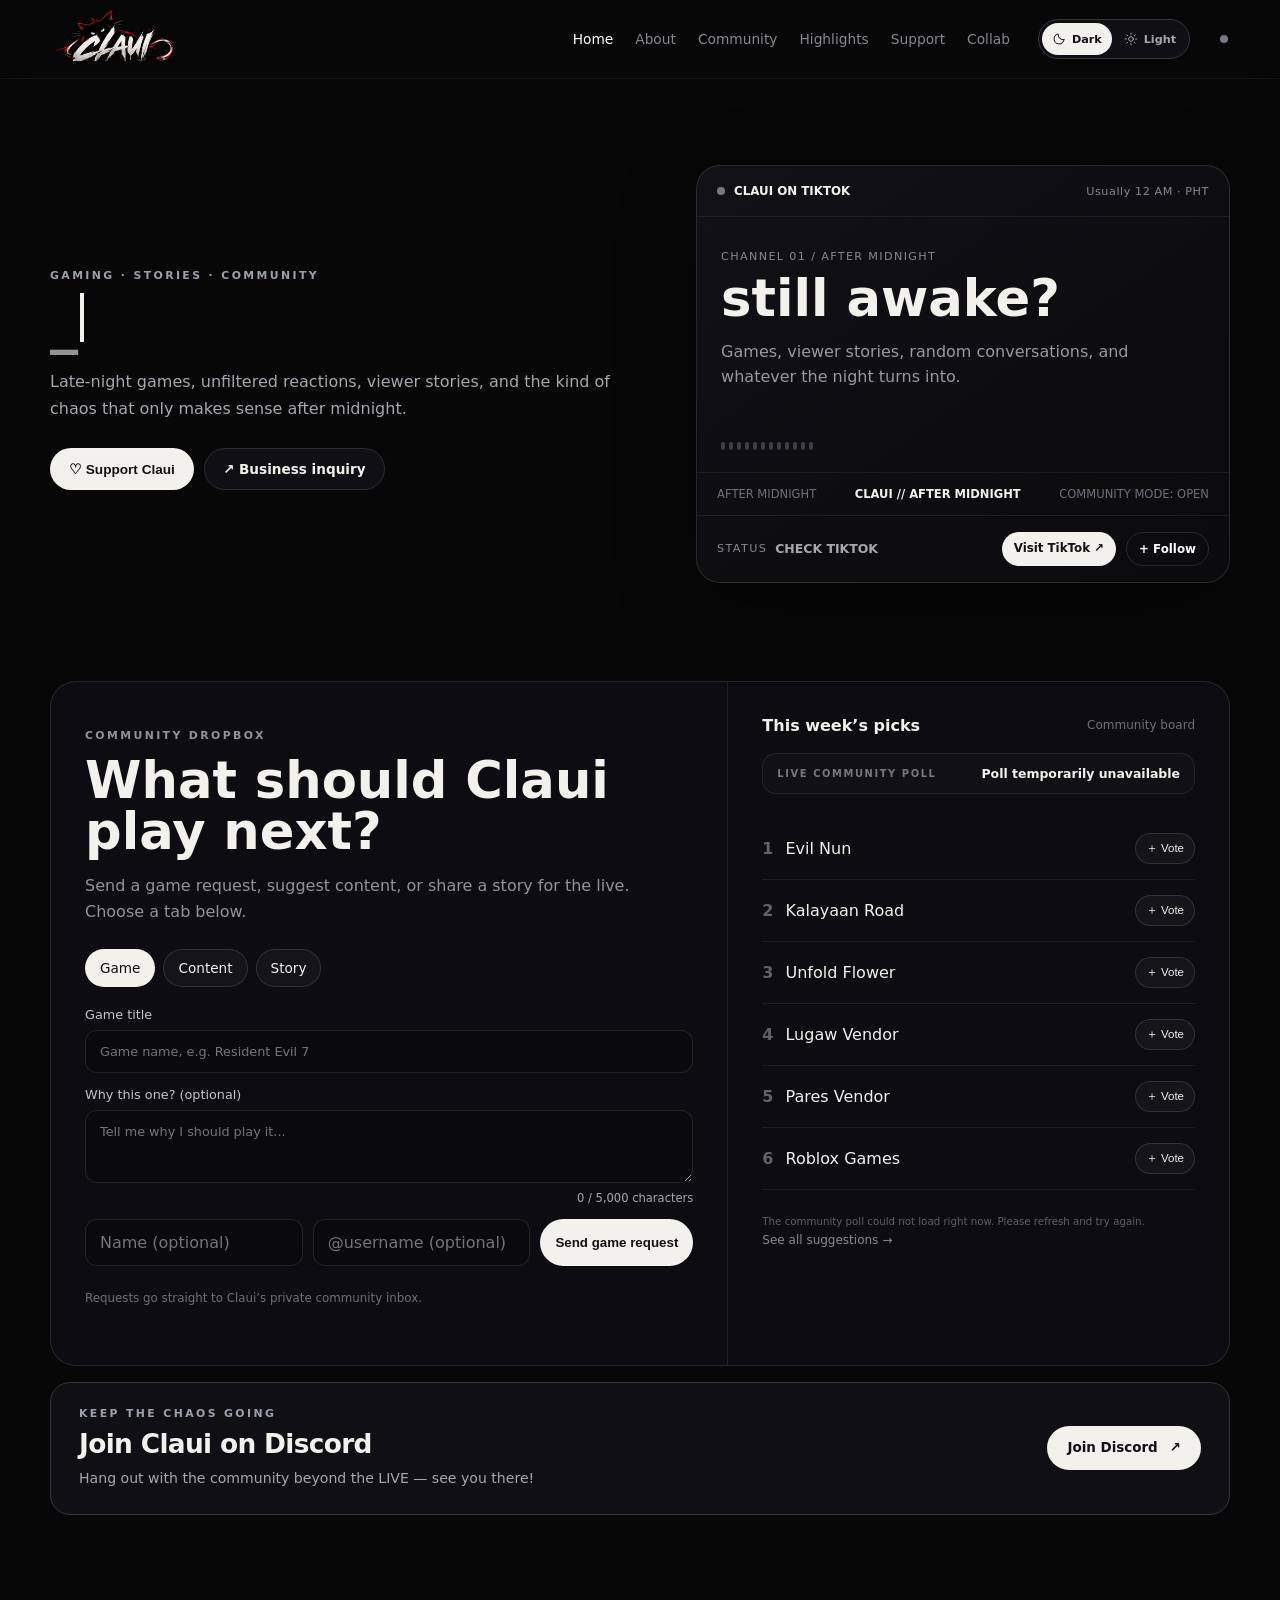
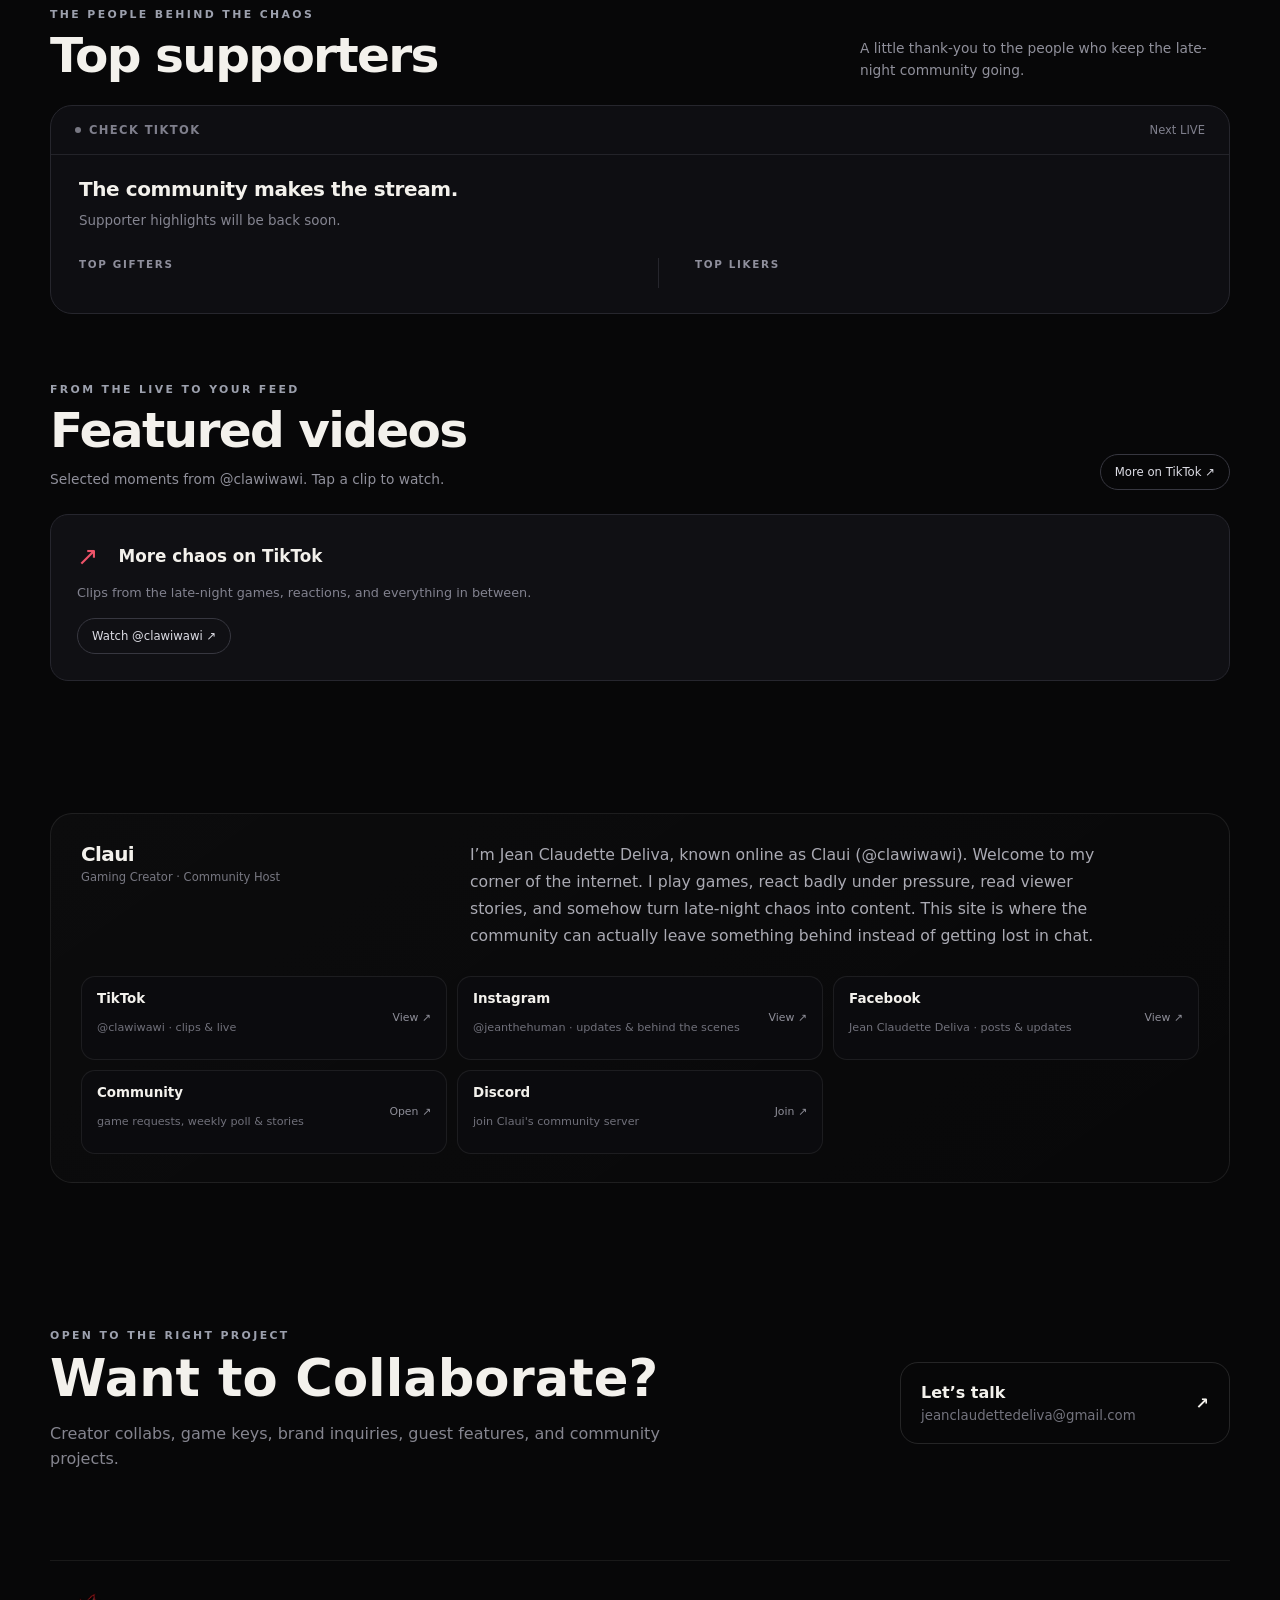
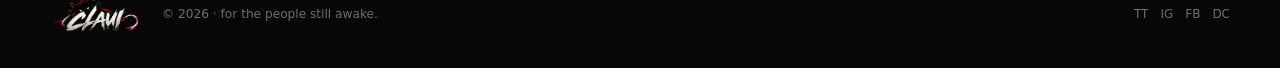
==== index.html @ f0753f47 "Load mobile About repositioning and compact social cards" ====
<!DOCTYPE html>
<html lang="en" prefix="og: https://ogp.me/ns#" data-live-state="unknown">
<head>
<meta name="google-site-verification" content="Sg36WRv7kvOu_sMGifIjjrt5pAjActyE9vN556uW0AM" />
<meta charset="utf-8"/>
<meta content="width=device-width, initial-scale=1" name="viewport"/>
<meta content="#070708" name="theme-color"/>
<script src="theme.js?v=20261029-theme1"></script>
<title>Claui Community | Jean Claudette Deliva</title>
<meta content="Meet Jean Claudette Deliva, known as Claui (@clawiwawi). Join Claui Community for horror gaming, viewer stories, game requests, and live polls." name="description"/>
<link rel="canonical" href="https://claui-community.pages.dev/"/>
<meta property="og:type" content="website"/>
<meta property="og:site_name" content="Claui Community"/>
<meta property="og:title" content="Claui Community | Jean Claudette Deliva"/>
<meta property="og:description" content="Meet Jean Claudette Deliva, known as Claui (@clawiwawi). Join Claui Community for horror gaming, viewer stories, game requests, and live polls."/>
<meta property="og:url" content="https://claui-community.pages.dev/"/>
<meta property="og:locale" content="en_PH"/>
<meta property="og:image" content="https://claui-community.pages.dev/assets/claui-community-social-cloudflare-20261027.png"/>
<meta property="og:image:type" content="image/png"/>
<meta property="og:image:width" content="1200"/>
<meta property="og:image:height" content="630"/>
<meta property="og:image:alt" content="Claui logo with the words 'for the people still awake' on a dark background."/>
<meta name="twitter:card" content="summary_large_image"/>
<meta name="twitter:title" content="Claui Community | Jean Claudette Deliva"/>
<meta name="twitter:description" content="Meet Jean Claudette Deliva, known as Claui (@clawiwawi). Join Claui Community for horror gaming, viewer stories, game requests, and live polls."/>
<meta name="twitter:image" content="https://claui-community.pages.dev/assets/claui-community-social-cloudflare-20261027.png"/>
<meta name="twitter:image:alt" content="Claui logo with the words 'for the people still awake' on a dark background."/>
<link rel="icon" type="image/png" sizes="32x32" href="assets/favicon-32.png"/>
<link rel="icon" type="image/svg+xml" href="assets/claui-logo.svg"/>
<link rel="apple-touch-icon" sizes="180x180" href="assets/apple-touch-icon.png"/>
<link href="styles.css?v=20261029-stories1" rel="stylesheet"/>
<link href="about-clean.css?v=20261104-mobile1" rel="stylesheet"/>
<link href="discord-community.css?v=20261104-1" rel="stylesheet"/>
<link href="live-status.css?v=20261026-auto1" rel="stylesheet"/>
<link href="community-highlights.css?v=20261026-4" rel="stylesheet"/>
<link href="theme.css?v=20261029-logo2" rel="stylesheet"/>
<script defer="true" src="script.js?v=20261029-stories2"></script>
<script defer src="mobile-about.js?v=20261104-1"></script>
<script defer="true" src="live-status.js?v=20261026-auto1"></script>
<script defer src="community-highlights.js?v=20261026-4"></script>
</head>
<body>
<header class="topbar"><div class="shell nav-wrap"><a aria-label="Claui Community home" class="brand" href="#home"><img class="logo-dark" alt="Claui" src="assets/claui-logo.svg"/><img class="logo-light" alt="Claui" src="assets/claui-logo-light.svg"/></a><nav aria-label="Primary navigation" class="nav"><a class="active" href="#home">Home</a><a href="#about">About</a><a href="#community">Community</a><a href="#highlights">Highlights</a><a href="#" onclick="event.preventDefault();document.getElementById('supportDesktopModal').classList.add('is-open');document.body.style.overflow='hidden'">Support</a><a href="#collab">Collab</a></nav><div class="theme-picker" role="group" aria-label="Color theme"><button type="button" data-theme-option="dark" aria-label="Dark mode" aria-pressed="true"><svg viewBox="0 0 24 24" fill="none" stroke="currentColor" stroke-width="1.7" stroke-linecap="round" stroke-linejoin="round" aria-hidden="true" focusable="false"><path d="M20.5 13.3A8.5 8.5 0 0 1 10.7 3.5a8.5 8.5 0 1 0 9.8 9.8Z"/></svg><span>Dark</span></button><button type="button" data-theme-option="light" aria-label="Light mode" aria-pressed="false"><svg viewBox="0 0 24 24" fill="none" stroke="currentColor" stroke-width="1.7" stroke-linecap="round" aria-hidden="true" focusable="false"><circle cx="12" cy="12" r="4"/><path d="M12 2v2m0 16v2M2 12h2m16 0h2M4.93 4.93l1.42 1.42m11.3 11.3 1.42 1.42M4.93 19.07l1.42-1.42m11.3-11.3 1.42-1.42"/></svg><span>Light</span></button></div><a aria-label="Visit Claui on TikTok" class="nav-dot" data-live-profile href="https://www.tiktok.com/@clawiwawi" rel="noreferrer" target="_blank"><span></span></a></div></header>
<main>
<section class="hero shell" id="home"><div class="hero-copy"><p class="eyebrow">GAMING · STORIES · COMMUNITY</p><div aria-label="_@clawiwawi" class="type-line"><span aria-hidden="true" class="type-prefix">_</span><span aria-hidden="true" id="typed-word">@clawiwawi</span><i aria-hidden="true" class="cursor"></i></div><p class="hero-text">Late-night games, unfiltered reactions, viewer stories, and the kind of chaos that only makes sense after midnight.</p><div class="hero-actions"><button class="btn light support-popup-trigger" onclick="document.getElementById('supportDesktopModal').classList.add('is-open');document.body.style.overflow='hidden'" type="button">♡ Support Claui</button><a class="btn dark" href="#collab">↗ Business inquiry</a></div></div><aside aria-label="Claui broadcast status" class="live-card broadcast-card"><div class="broadcast-head"><div class="broadcast-kicker"><span class="broadcast-dot"></span><b data-live-kicker>CLAUI ON TIKTOK</b></div><span class="broadcast-time" data-live-time>Usually 12 AM · PHT</span></div><div class="broadcast-stage"><div class="broadcast-copy"><span class="broadcast-channel">CHANNEL 01 / AFTER MIDNIGHT</span><h2>still awake?</h2><p>Games, viewer stories, random conversations, and whatever the night turns into.</p></div><div aria-hidden="true" class="waveform"><i></i><i></i><i></i><i></i><i></i><i></i><i></i><i></i><i></i><i></i><i></i><i></i></div></div><div aria-hidden="true" class="broadcast-ticker"><span data-live-ticker>AFTER MIDNIGHT</span><b>CLAUI // AFTER MIDNIGHT</b><span>COMMUNITY MODE: OPEN</span></div><div class="broadcast-foot"><div class="broadcast-meta"><span>STATUS</span><strong data-live-status role="status">CHECK TIKTOK</strong></div><div class="live-actions"><a class="watch" data-live-watch href="https://www.tiktok.com/@clawiwawi" rel="noreferrer" target="_blank">Visit TikTok ↗</a><a class="follow" href="https://www.tiktok.com/@clawiwawi" rel="noreferrer" target="_blank">+ Follow</a></div></div></aside></section>
<section class="community shell" id="community"><div class="community-panel">
  <div class="request-side">
    <p class="mini-label" id="community-kicker">COMMUNITY DROPBOX</p>
    <h2 id="community-title">What should Claui play next?</h2>
    <p id="community-description">Send a game request, suggest content, or share a story for the live. Choose a tab below.</p>
    <div aria-label="Submission type" class="tabs submission-tabs" role="tablist">
      <button aria-selected="true" aria-controls="submission-panel" class="tab active" data-type="game" id="submission-tab-game" role="tab" type="button">Game</button>
      <button aria-selected="false" aria-controls="submission-panel" class="tab" data-type="content" id="submission-tab-content" role="tab" tabindex="-1" type="button">Content</button>
      <button aria-selected="false" aria-controls="submission-panel" class="tab" data-type="story" id="submission-tab-story" role="tab" tabindex="-1" type="button">Story</button>
    </div>
    <div id="submission-panel" role="tabpanel" aria-labelledby="submission-tab-game">
      <form class="quick-form" id="submission-form">
        <label><span id="primary-label">Game title</span><input id="primary-input" name="primary" placeholder="Game name, e.g. Resident Evil 7" maxlength="160" required/></label>
        <label><span id="message-label">Why this one? (optional)</span><textarea id="message-input" name="message" placeholder="Tell me why I should play it..." rows="3" maxlength="5000" aria-describedby="message-count"></textarea><small class="message-count" id="message-count">0 / 5,000 characters</small></label>
        <div class="form-inline"><input aria-label="Your name" name="name" placeholder="Name (optional)" maxlength="80"/><input aria-label="TikTok username" name="tiktok" placeholder="@username (optional)" maxlength="80"/><button type="submit">Send game request</button></div>
        <p class="note" id="submission-note">Requests go straight to Claui’s private community inbox.</p>
        <div aria-live="polite" class="success" id="success" role="status"></div>
      </form>
    </div>
  </div><div class="pick-side"><div class="pick-head"><strong>This week’s picks</strong><span>Community board</span></div><ol id="pick-list"><li><span><b>1</b> Evil Nun</span><button class="vote" type="button">＋ Vote</button></li><li><span><b>2</b> Kalayaan Road</span><button class="vote" type="button">＋ Vote</button></li><li><span><b>3</b> Unfold Flower</span><button class="vote" type="button">＋ Vote</button></li><li><span><b>4</b> Lugaw Vendor</span><button class="vote" type="button">＋ Vote</button></li><li><span><b>5</b> Pares Vendor</span><button class="vote" type="button">＋ Vote</button></li><li><span><b>6</b> Roblox Games</span><button class="vote" type="button">＋ Vote</button></li></ol><a class="see-all" href="#community">See all suggestions →</a></div></div>
  <aside class="discord-invite" aria-labelledby="discord-title"><div class="discord-invite-copy"><p class="mini-label">KEEP THE CHAOS GOING</p><h3 id="discord-title">Join Claui on Discord</h3><p>Hang out with the community beyond the LIVE — see you there!</p></div><a class="discord-invite-link" href="https://discord.gg/yFePFREzP" target="_blank" rel="noopener noreferrer" aria-label="Join Claui's Discord community (opens in a new tab)">Join Discord <span aria-hidden="true">↗</span></a></aside>
</section>
<section class="community-highlights shell" id="highlights">
  <div class="highlights-heading"><div><span class="mini-label">THE PEOPLE BEHIND THE CHAOS</span><h2>Top supporters</h2></div><p>A little thank-you to the people who keep the late-night community going.</p></div>
  <article class="supporter-card">
    <header class="supporter-card-top"><span class="supporter-state"><i aria-hidden="true"></i><b data-live-status>CHECK TIKTOK</b></span><span id="supporter-date">Next LIVE</span></header>
    <div class="supporter-empty" id="supporter-empty"><span aria-hidden="true">♡</span><h3 id="supporter-empty-title">Your support belongs here.</h3><p id="supporter-empty-copy">The board starts with our next recorded LIVE.<br>Thank you for every gift, every tap, and every late night.</p></div>
    <div class="supporter-board" id="supporter-board"><section class="supporter-column"><h3>Top gifters</h3><ol class="supporter-list" id="top-gifters"></ol></section><section class="supporter-column"><h3>Top likers</h3><ol class="supporter-list" id="top-likers"></ol></section></div>
    <footer class="supporter-card-foot" id="supporter-foot" hidden><div><h3>Thanks for showing up.</h3><p>Every gift and every tap means a lot.</p><p id="supporter-totals" hidden></p></div><button class="highlights-link" id="supporter-details-open" type="button" hidden>View details ↗</button></footer>
  </article>
  <section class="latest-content" id="featured" aria-labelledby="latest-content-title"><div class="highlights-heading"><div><span class="mini-label">FROM THE LIVE TO YOUR FEED</span><h2 id="latest-content-title">Featured videos</h2><p>Selected moments from @clawiwawi. Tap a clip to watch.</p></div><a class="highlights-link" href="https://www.tiktok.com/@clawiwawi" target="_blank" rel="noreferrer">More on TikTok ↗</a></div><div class="latest-content-grid" id="latest-content-grid"><div class="content-empty"><span class="clip-mark" aria-hidden="true">↗</span><h3>More chaos on TikTok</h3><p>Clips from the late-night games, reactions, and everything in between.</p><a class="highlights-link" href="https://www.tiktok.com/@clawiwawi" target="_blank" rel="noreferrer">Watch @clawiwawi ↗</a></div></div></section>
</section>
<dialog class="supporter-dialog" id="supporter-dialog" aria-labelledby="supporter-dialog-title"><header class="supporter-dialog-head"><div><span class="mini-label">LATEST RECORDED LIVE</span><h2 id="supporter-dialog-title">Community supporters</h2></div><button type="button" id="supporter-details-close" aria-label="Close supporter details">×</button></header><div class="details-rankings"><section><h3>Top gifters</h3><ol class="supporter-list" id="details-gifters"></ol></section><section><h3>Top likers</h3><ol class="supporter-list" id="details-likers"></ol></section></div><p class="supporter-footnote">Highlights reflect the gifts and likes captured during this stream.</p></dialog>
<section class="about shell" id="about"><div class="about-profile"><div aria-hidden="true" class="about-mark"><span></span></div><div><strong>Claui</strong><span>Gaming Creator · Community Host</span></div></div><p class="about-text">I’m Jean Claudette Deliva, known online as Claui (@clawiwawi). Welcome to my corner of the internet. I play games, react badly under pressure, read viewer stories, and somehow turn late-night chaos into content. This site is where the community can actually leave something behind instead of getting lost in chat.</p><div class="link-stack"><a href="https://www.tiktok.com/@clawiwawi" rel="noreferrer" target="_blank"><b>TikTok</b><span>@clawiwawi · clips &amp; live</span><em>View ↗</em></a><a href="https://www.instagram.com/jeanthehuman" rel="noreferrer" target="_blank"><b>Instagram</b><span>@jeanthehuman · updates &amp; behind the scenes</span><em>View ↗</em></a><a href="https://www.facebook.com/jeanclaudettedeliva/" rel="noreferrer" target="_blank"><b>Facebook</b><span>Jean Claudette Deliva · posts &amp; updates</span><em>View ↗</em></a><a href="#community"><b>Community</b><span>game requests, weekly poll &amp; stories</span><em>Open ↗</em></a><a href="https://discord.gg/yFePFREzP" rel="noopener noreferrer" target="_blank"><b>Discord</b><span>join Claui's community server</span><em>Join ↗</em></a></div></section>
<section class="collab shell" id="collab"><div><p class="mini-label">OPEN TO THE RIGHT PROJECT</p><h2>Want to Collaborate?</h2><p>Creator collabs, game keys, brand inquiries, guest features, and community projects.</p></div><a class="collab-btn" href="mailto:jeanclaudettedeliva@gmail.com"><span>Let’s talk</span><small>jeanclaudettedeliva@gmail.com</small><b>↗</b></a></section>
</main>
<footer class="footer shell"><strong class="footer-logo"><img class="logo-dark" alt="Claui" src="assets/claui-logo.svg"/><img class="logo-light" alt="Claui" src="assets/claui-logo-light.svg"/></strong><span>© 2026 · for the people still awake.</span><div><a href="https://www.tiktok.com/@clawiwawi" rel="noreferrer" target="_blank">TT</a><a href="https://www.instagram.com/jeanthehuman" rel="noreferrer" target="_blank">IG</a><a href="https://www.facebook.com/jeanclaudettedeliva/" rel="noreferrer" target="_blank">FB</a><a href="https://discord.gg/yFePFREzP" aria-label="Join Claui's Discord" rel="noopener noreferrer" target="_blank">DC</a></div></footer>
<div aria-labelledby="supportDesktopTitle" aria-modal="true" class="support-desktop-modal" id="supportDesktopModal" role="dialog"><button aria-label="Close support popup" class="support-desktop-backdrop" onclick="document.getElementById('supportDesktopModal').classList.remove('is-open');document.body.style.overflow=''" type="button"></button><div class="support-desktop-panel"><button aria-label="Close" class="support-desktop-close" onclick="document.getElementById('supportDesktopModal').classList.remove('is-open');document.body.style.overflow=''" type="button">×</button><p class="eyebrow">SUPPORT THE STREAM</p><h2 id="supportDesktopTitle">Support Claui ♡</h2><p class="support-desktop-copy">Scan the InstaPay QR using your banking or e-wallet app.</p><div class="support-desktop-qr"><img alt="Loading InstaPay QR" src="[data-uri]"/></div><div class="support-desktop-tags"><span>InstaPay</span><span>Scan to support</span></div><div class="support-gentle-reminder"><strong>Support is always optional.</strong><span>No pressure to donate — watching, sharing, and hanging out already means a lot. ♡</span></div><p class="support-desktop-note">Thank you for supporting the late-night chaos. ♡</p></div></div>
</body>
</html>
---- styles.css ----
*{box-sizing:border-box}html{scroll-behavior:smooth}body{margin:0;background:#070708;color:#f3f1ec;font-family:Inter,ui-sans-serif,system-ui,-apple-system,BlinkMacSystemFont,"Segoe UI",sans-serif;overflow-x:hidden}.shell{width:min(1180px,calc(100% - 48px));margin:auto}.topbar{position:sticky;top:0;z-index:50;background:rgba(7,7,8,.86);backdrop-filter:blur(16px);border-bottom:1px solid rgba(255,255,255,.06)}.nav-wrap{display:flex;align-items:center;gap:28px;min-height:78px}.brand{display:flex;align-items:center;width:128px}.brand img,.footer-logo img{display:block;width:100%;height:auto}.nav{display:flex;gap:22px;margin-left:auto}.nav a,.nav-dot,.link-stack a,.see-all,.section-head a,.collab-btn,.footer a{color:inherit;text-decoration:none}.nav a{font-size:.86rem;color:#888892;transition:.2s}.nav a:hover,.nav a.active{color:#fff}.nav-dot{width:12px;height:12px;border-radius:50%;display:grid;place-items:center}.nav-dot span,.broadcast-dot{display:block;width:8px;height:8px;border-radius:50%;background:#ef233c;box-shadow:0 0 0 0 rgba(239,35,60,.5);animation:pulse 1.8s infinite}@keyframes pulse{70%{box-shadow:0 0 0 10px rgba(239,35,60,0)}100%{box-shadow:0 0 0 0 rgba(239,35,60,0)}}.hero{display:grid;grid-template-columns:minmax(0,1.05fr) minmax(380px,.95fr);gap:56px;align-items:center;padding:86px 0 74px}.eyebrow,.mini-label{font-size:.68rem;letter-spacing:.22em;color:#9ca0ad;font-weight:700}.type-line{font-size:clamp(2rem,4.4vw,3.65rem);font-weight:800;line-height:1;letter-spacing:-.04em;display:flex;align-items:baseline;white-space:nowrap;width:11.15ch;min-width:11.15ch;max-width:11.15ch}.type-prefix{opacity:.6}#typed-word{display:inline-block;overflow:hidden;white-space:nowrap;width:0;max-width:10.4ch;animation:clauiSmoothType 6.6s steps(10,end) infinite}.cursor{display:inline-block;width:.065em;height:.88em;margin-left:.08em;background:currentColor;vertical-align:-.05em;animation:clauiSoftBlink .85s steps(1,end) infinite}@keyframes clauiSmoothType{0%,9%{width:0}43%,70%{width:10.4ch}94%,100%{width:0}}@keyframes clauiSoftBlink{0%,50%{opacity:1}51%,100%{opacity:.15}}.hero-text{max-width:680px;color:#a6a6ae;line-height:1.7;font-size:1rem}.hero-actions{display:flex;gap:10px;flex-wrap:wrap;margin-top:26px}.btn{display:inline-flex;align-items:center;justify-content:center;border-radius:999px;padding:12px 18px;font-weight:700;font-size:.85rem;border:1px solid rgba(255,255,255,.12);text-decoration:none;cursor:pointer}.btn.light{background:#f3f1ec;color:#111}.btn.dark{background:#101014;color:#f3f1ec}.live-card{border:1px solid rgba(255,255,255,.12);border-radius:24px;background:linear-gradient(145deg,#111116,#0b0b0d);overflow:hidden;box-shadow:0 24px 80px rgba(0,0,0,.3)}.broadcast-head,.broadcast-foot,.broadcast-ticker{display:flex;align-items:center;justify-content:space-between;gap:14px}.broadcast-head{padding:18px 20px;border-bottom:1px solid rgba(255,255,255,.07)}.broadcast-kicker{display:flex;align-items:center;gap:9px;font-size:.74rem}.broadcast-time,.broadcast-channel,.broadcast-meta span{font-size:.7rem;color:#878793;letter-spacing:.12em}.broadcast-stage{padding:28px 24px 22px}.broadcast-copy h2{font-size:clamp(2.1rem,4vw,3.8rem);margin:10px 0 12px;line-height:.95}.broadcast-copy p{color:#9898a2;line-height:1.6}.waveform{display:flex;align-items:end;gap:4px;height:36px;margin-top:24px}.waveform i{width:4px;background:#ef233c;border-radius:999px;animation:wave 1s ease-in-out infinite alternate}.waveform i:nth-child(2n){animation-delay:.15s}.waveform i:nth-child(3n){animation-delay:.3s}@keyframes wave{from{height:8px;opacity:.5}to{height:32px;opacity:1}}.broadcast-ticker{padding:14px 20px;border-top:1px solid rgba(255,255,255,.07);border-bottom:1px solid rgba(255,255,255,.07);font-size:.72rem;white-space:nowrap;overflow:hidden}.broadcast-ticker span{color:#6f6f79}.broadcast-foot{padding:16px 20px}.broadcast-meta{display:flex;gap:8px;align-items:center}.broadcast-meta strong{font-size:.78rem;color:#ef233c}.live-actions{display:flex;gap:10px}.live-actions a{padding:9px 12px;border-radius:999px;text-decoration:none;font-size:.74rem;font-weight:700}.watch{background:#f3f1ec;color:#111}.follow{border:1px solid rgba(255,255,255,.12);color:#fff}.community{padding:24px 0 72px}.community-panel{display:grid;grid-template-columns:1.15fr .85fr;border:1px solid rgba(255,255,255,.11);border-radius:26px;overflow:hidden;background:#0d0d11}.request-side,.pick-side{padding:34px}.request-side{border-right:1px solid rgba(255,255,255,.08)}.request-side h2,.section-head h2,.featured h2,.collab h2{font-size:clamp(2rem,4vw,3.8rem);line-height:1;margin:10px 0 14px}.request-side>p{color:#92929c;line-height:1.6}.tabs{display:flex;gap:8px;margin:24px 0 20px}.tab,.vote,.quick-form button{border:1px solid rgba(255,255,255,.13);background:#141419;color:#f3f1ec;border-radius:999px;padding:10px 14px;cursor:pointer}.tab.active{background:#f3f1ec;color:#111}.quick-form{display:grid;gap:14px}.quick-form label{display:grid;gap:8px;font-size:.8rem;color:#c4c4ca}.quick-form em{font-style:normal;color:#686872}.quick-form input,.quick-form textarea{width:100%;background:#0a0a0d;color:#fff;border:1px solid rgba(255,255,255,.1);border-radius:12px;padding:13px 14px;font:inherit;resize:vertical}.form-inline{display:grid;grid-template-columns:1fr 1fr auto;gap:10px}.quick-form button{background:#f3f1ec;color:#111;font-weight:700}.note,.success{font-size:.74rem;color:#6f6f79}.pick-head{display:flex;justify-content:space-between;gap:12px;align-items:center}.pick-head span{color:#6f6f79;font-size:.75rem}.pick-side ol{list-style:none;padding:0;margin:24px 0}.pick-side li{display:flex;align-items:center;justify-content:space-between;gap:14px;padding:15px 0;border-bottom:1px solid rgba(255,255,255,.07)}.pick-side li span{display:flex;align-items:center;gap:12px}.pick-side li b{color:#61616a}.vote{padding:7px 10px;font-size:.72rem}.see-all{font-size:.75rem;color:#888892}.content{padding:50px 0 82px}.section-head{display:flex;align-items:end;justify-content:space-between;gap:20px;margin-bottom:28px}.section-head a{color:#7f7f89;font-size:.85rem}.video-row{display:grid;grid-template-columns:repeat(3,1fr);gap:18px}.video-card{position:relative;overflow:hidden;border:1px solid rgba(255,255,255,.1);border-radius:22px;background:#0b0b0d;aspect-ratio:9/14}.video-frame,.tiktok-shell{position:relative;width:100%;height:100%;overflow:hidden}.video-poster{position:absolute;inset:0;z-index:2;display:flex;flex-direction:column;justify-content:flex-end;padding:28px;background:radial-gradient(circle at 72% 18%,rgba(120,16,26,.42),transparent 38%),linear-gradient(rgba(255,255,255,.018) 1px,transparent 1px),linear-gradient(90deg,rgba(255,255,255,.018) 1px,transparent 1px),#0c0c10;background-size:auto,50px 50px,50px 50px,auto}.clip-no{position:absolute;left:28px;top:24px;color:#7d7d87;font-size:.72rem;letter-spacing:.18em;font-weight:800}.poster-play{position:absolute;left:50%;top:44%;transform:translate(-50%,-50%);display:grid;place-items:center;width:70px;height:70px;border-radius:50%;border:1px solid rgba(255,255,255,.25);background:rgba(0,0,0,.3)}.video-poster strong{font-size:1.45rem}.video-poster small{margin-top:6px;color:#75757f}.video-poster a{position:absolute;inset:0;font-size:0}.tiktok-embed-frame{position:absolute;inset:0;width:100%;height:100%;border:0;z-index:3;opacity:0;background:#0b0b0d;transition:opacity .25s}.video-card.embed-loaded .tiktok-embed-frame{opacity:1}.featured{padding:76px 0;background:#0b0b0e;border-top:1px solid rgba(255,255,255,.06);border-bottom:1px solid rgba(255,255,255,.06)}.featured-grid{display:grid;grid-template-columns:minmax(300px,.9fr) 1.1fr;gap:50px;align-items:center}.featured-player{aspect-ratio:16/10;border:1px solid rgba(255,255,255,.1);border-radius:22px;overflow:hidden}.featured-copy h3{font-size:clamp(2rem,4vw,4rem);line-height:1;margin:8px 0 26px}.numbers{display:grid;grid-template-columns:repeat(3,1fr);gap:10px;margin-bottom:26px}.numbers span{display:grid;gap:5px;padding:14px;border-top:1px solid rgba(255,255,255,.1)}.numbers b{font-size:1.35rem}.numbers small{color:#73737d}.about{padding:90px 0}.about-profile{display:flex;align-items:center;gap:16px}.about-mark{width:48px;height:48px;border-left:2px solid #ef233c;position:relative}.about-mark span:before,.about-mark span:after{content:"";position:absolute;left:9px;width:18px;height:1px;background:#777;transform-origin:left}.about-mark span:before{top:20px;transform:rotate(50deg)}.about-mark span:after{top:20px;transform:rotate(-50deg)}.about-profile>div:last-child{display:grid}.about-profile strong{font-size:1.1rem}.about-profile span{font-size:.76rem;color:#6f6f79}.about-text{max-width:920px;font-size:clamp(1.4rem,2.6vw,2.6rem);line-height:1.35;color:#c8c8ce;margin:30px 0}.link-stack{border-top:1px solid rgba(255,255,255,.09)}.link-stack a{display:grid;grid-template-columns:160px 1fr auto;gap:20px;padding:18px 0;border-bottom:1px solid rgba(255,255,255,.09)}.link-stack span,.link-stack em{color:#74747e;font-style:normal;font-size:.8rem}.collab{display:flex;align-items:center;justify-content:space-between;gap:30px;padding:72px 0}.collab>div{max-width:680px}.collab>div p:last-child{color:#85858f;line-height:1.6}.collab-btn{min-width:330px;display:grid;grid-template-columns:1fr auto;gap:6px 18px;align-items:center;border:1px solid rgba(255,255,255,.12);border-radius:18px;padding:20px}.collab-btn span{font-weight:800}.collab-btn small{grid-column:1;color:#73737d}.collab-btn b{grid-column:2;grid-row:1/3}.footer{display:flex;align-items:center;gap:20px;padding:30px 0;border-top:1px solid rgba(255,255,255,.07);color:#6d6d77}.footer-logo{width:92px}.footer>span{margin-right:auto;font-size:.76rem}.footer>div{display:flex;gap:12px}.footer a{font-size:.75rem}.support-desktop-modal{position:fixed;inset:0;z-index:2147483647;display:grid;place-items:center;padding:24px;opacity:0;visibility:hidden;pointer-events:none;transition:opacity .22s ease,visibility .22s ease}.support-desktop-modal.is-open{opacity:1;visibility:visible;pointer-events:auto}.support-desktop-backdrop{position:absolute;inset:0;border:0;background:rgba(0,0,0,.82);backdrop-filter:blur(8px);cursor:pointer}.support-desktop-panel{position:relative;z-index:2;width:min(430px,92vw);max-height:90vh;overflow:auto;background:#101014;border:1px solid rgba(255,255,255,.14);border-radius:22px;padding:26px;box-shadow:0 30px 100px rgba(0,0,0,.65);transform:translateY(10px) scale(.985);transition:transform .22s ease}.support-desktop-modal.is-open .support-desktop-panel{transform:translateY(0) scale(1)}.support-desktop-close{position:absolute;right:14px;top:14px;width:38px;height:38px;border-radius:50%;border:1px solid rgba(255,255,255,.14);background:#18181d;color:#fff;font-size:25px;line-height:1;cursor:pointer}.support-desktop-panel h2{margin:4px 0 9px;font-size:2.15rem;line-height:1}.support-desktop-copy{margin:0 0 17px;color:#aaa;line-height:1.5}.support-desktop-qr{background:#fff;padding:10px;border-radius:15px}.support-desktop-qr img{display:block;width:100%;height:auto;border-radius:7px}.support-desktop-tags{display:flex;gap:8px;flex-wrap:wrap;margin-top:13px}.support-desktop-tags span{padding:7px 10px;border:1px solid rgba(255,255,255,.13);border-radius:999px;font-size:.74rem}.support-gentle-reminder{margin-top:14px;padding:11px 12px;border-left:2px solid rgba(255,255,255,.22);background:rgba(255,255,255,.025);color:#8e8e96;font-size:.72rem;line-height:1.45}.support-gentle-reminder strong{display:block;margin-bottom:2px;color:#c8c8ce;font-size:.7rem;font-weight:650;letter-spacing:.02em}.support-desktop-note{margin:13px 0 0;color:#777;font-size:.78rem}@media(max-width:900px){.nav{display:none}.hero{grid-template-columns:1fr}.community-panel,.featured-grid{grid-template-columns:1fr}.request-side{border-right:0;border-bottom:1px solid rgba(255,255,255,.08)}.video-row{grid-template-columns:repeat(3,minmax(260px,1fr));overflow-x:auto}.collab{align-items:flex-start;flex-direction:column}.collab-btn{min-width:min(100%,430px)}}@media(max-width:640px){.shell{width:min(100% - 28px,1180px)}.nav-wrap{min-height:66px}.brand{width:108px}.hero{padding:28px 0 34px;gap:18px}.type-line{font-size:clamp(1.18rem,5.7vw,1.62rem);letter-spacing:-.02em;margin:2px 0 9px;width:auto;min-width:0;max-width:100%;display:inline-flex}.hero-actions{margin-top:18px}.hero-actions .btn{flex:1}.broadcast-head,.broadcast-foot{align-items:flex-start}.broadcast-stage{padding:22px 18px}.broadcast-foot{flex-direction:column}.live-actions{width:100%}.live-actions a{flex:1;text-align:center}.broadcast-ticker{gap:22px;overflow-x:auto}.request-side,.pick-side{padding:22px 18px}.request-side h2,.section-head h2,.featured h2,.collab h2{font-size:clamp(1.9rem,10vw,3rem)}.form-inline{grid-template-columns:1fr}.video-row{display:flex;gap:14px;overflow-x:auto;scroll-snap-type:x mandatory;-webkit-overflow-scrolling:touch;padding:2px 20px 16px 0;scrollbar-width:none}.video-row::-webkit-scrollbar{display:none}.video-card{flex:0 0 min(72vw,285px);width:min(72vw,285px);scroll-snap-align:start}.content{padding:40px 0 64px}.section-head{align-items:center}.featured{padding:56px 0}.featured-player{aspect-ratio:9/14;max-width:310px}.numbers{grid-template-columns:1fr}.about{padding:64px 0}.about-text{font-size:1.45rem}.link-stack a{grid-template-columns:1fr auto}.link-stack a span{grid-column:1/3}.collab{padding:56px 0}.collab-btn{min-width:100%;width:100%}.footer{flex-wrap:wrap}.support-desktop-modal{padding:14px}.support-desktop-panel{width:100%;padding:20px}.support-desktop-qr{max-width:310px;margin-inline:auto}}@media(max-width:380px){.type-line{font-size:clamp(1.08rem,5.45vw,1.42rem)}}
/* Community submission choices share the existing request card. */
.submission-tabs{flex-wrap:wrap}.submission-tabs .tab{font:inherit;font-size:.85rem}.submission-tabs .tab:focus-visible{outline:2px solid #ef233c;outline-offset:3px}.submission-tabs .tab:disabled,.quick-form button:disabled{cursor:wait;opacity:.65}#submission-panel{min-width:0}.form-inline input{min-width:0}.quick-form input:disabled,.quick-form textarea:disabled{opacity:.7}@media(max-width:640px){.submission-tabs{margin:20px 0 18px}.submission-tabs .tab{padding:9px 14px}.quick-form input,.quick-form textarea{font-size:16px}.form-inline button{justify-self:start;padding:11px 18px}}
.quick-form .message-count{justify-self:end;color:#a6a6ae;font-size:.72rem;font-variant-numeric:tabular-nums}
---- about-clean.css ----
@import url('tiktok-mobile-fallback.css?v=20261025-2208');

.about{
  margin:56px auto 64px;
  padding:28px 30px !important;
  display:grid !important;
  grid-template-columns:minmax(180px,.65fr) minmax(0,1.35fr) !important;
  grid-template-areas:"profile copy" "links links" !important;
  gap:24px 38px !important;
  border:1px solid rgba(255,255,255,.08) !important;
  border-radius:22px !important;
  background:linear-gradient(145deg,rgba(255,255,255,.025),rgba(255,255,255,.008)) !important;
}
.about-profile{
  grid-area:profile !important;
  display:flex !important;
  align-items:flex-start !important;
  gap:0 !important;
  margin:0 !important;
  padding-top:2px;
}
.about-mark{display:none !important}
.about-profile>div:last-child{display:grid !important;gap:5px}
.about-profile strong{
  font-size:1.25rem !important;
  line-height:1 !important;
  letter-spacing:-.03em !important;
}
.about-profile span{
  font-size:.72rem !important;
  color:#777781 !important;
  line-height:1.45 !important;
}
.about-text{
  grid-area:copy !important;
  max-width:660px !important;
  margin:0 !important;
  font-size:.98rem !important;
  line-height:1.72 !important;
  color:#aaaab3 !important;
  letter-spacing:0 !important;
  align-self:start;
}
.link-stack{
  grid-area:links !important;
  border:0 !important;
  display:grid !important;
  grid-template-columns:repeat(3,minmax(0,1fr)) !important;
  gap:10px !important;
  padding-top:2px;
}
.link-stack a{
  display:grid !important;
  grid-template-columns:1fr auto !important;
  grid-template-rows:auto auto !important;
  gap:4px 12px !important;
  min-height:84px !important;
  padding:14px 15px !important;
  border:1px solid rgba(255,255,255,.075) !important;
  border-radius:14px !important;
  background:#0b0b0e !important;
  transition:border-color .2s ease,transform .2s ease,background .2s ease !important;
}
.link-stack a:hover{
  transform:translateY(-2px) !important;
  border-color:rgba(255,255,255,.16) !important;
  background:#0e0e12 !important;
}
.link-stack b{
  font-size:.84rem !important;
  line-height:1.2 !important;
}
.link-stack span{
  grid-column:1 !important;
  font-size:.7rem !important;
  line-height:1.4 !important;
  color:#70707a !important;
}
.link-stack em{
  grid-column:2 !important;
  grid-row:1/3 !important;
  align-self:center !important;
  margin:0 !important;
  font-style:normal !important;
  font-size:.68rem !important;
  color:#8f8f99 !important;
}
@media(max-width:760px){
  .about{
    margin:38px auto 44px !important;
    padding:20px !important;
    grid-template-columns:1fr !important;
    grid-template-areas:"profile" "copy" "links" !important;
    gap:16px !important;
    border-radius:18px !important;
  }
  .about-profile strong{font-size:1.12rem !important}
  .about-profile span{font-size:.68rem !important}
  .about-text{
    max-width:none !important;
    font-size:.9rem !important;
    line-height:1.65 !important;
  }
  .link-stack{
    grid-template-columns:1fr !important;
    gap:8px !important;
  }
  .link-stack a{
    min-height:0 !important;
    padding:13px 14px !important;
  }
}

/* Compact, early-access About panel on phones without changing desktop cards. */
@media (max-width: 760px) {
  #about { scroll-margin-top: 80px; }
  .about {
    margin: 6px auto 24px !important;
    padding: 18px !important;
    gap: 12px !important;
  }
  .about-text { font-size: .84rem !important; line-height: 1.55 !important; }
  .link-stack {
    grid-template-columns: repeat(2, minmax(0, 1fr)) !important;
    gap: 8px !important;
  }
  .link-stack a {
    min-width: 0 !important;
    min-height: 68px !important;
    padding: 11px 12px !important;
    gap: 4px !important;
  }
  .link-stack b { font-size: .8rem !important; }
  .link-stack span {
    min-width: 0 !important;
    max-width: 100% !important;
    overflow: hidden !important;
    text-overflow: ellipsis !important;
    white-space: nowrap !important;
    font-size: .66rem !important;
  }
  .link-stack em { font-size: .65rem !important; }
}
@media (max-width: 380px) {
  .link-stack a { padding: 10px !important; }
  .link-stack em { display: none !important; }
}
---- discord-community.css ----
/* Claui Discord invite – uses the existing light/dark theme tokens. */
.discord-invite {
  display: flex;
  align-items: center;
  justify-content: space-between;
  gap: 24px;
  margin-top: 16px;
  padding: 24px 28px;
  border: 1px solid var(--theme-border);
  border-radius: 20px;
  background: var(--theme-surface);
}
.discord-invite-copy { min-width: 0; }
.discord-invite .mini-label { margin: 0 0 8px; }
.discord-invite h3 {
  margin: 0;
  color: var(--theme-text);
  font-size: clamp(1.2rem, 2.5vw, 1.65rem);
  letter-spacing: -.025em;
  line-height: 1.2;
}
.discord-invite-copy > p:last-child {
  margin: 8px 0 0;
  color: var(--theme-muted);
  font-size: .88rem;
  line-height: 1.55;
}
.discord-invite-link {
  display: inline-flex;
  flex: 0 0 auto;
  align-items: center;
  justify-content: center;
  gap: 12px;
  min-height: 44px;
  padding: 12px 19px;
  border: 1px solid transparent;
  border-radius: 999px;
  background: var(--theme-selected);
  color: var(--theme-selected-text);
  font-size: .84rem;
  font-weight: 700;
  line-height: 1.2;
  text-decoration: none;
  transition: opacity .2s ease, transform .2s ease;
}
.discord-invite-link:hover { opacity: .88; transform: translateY(-2px); }
.discord-invite-link:focus-visible { outline: 2px solid #ef5367; outline-offset: 3px; }
@media (max-width: 640px) {
  .discord-invite { flex-direction: column; align-items: stretch; gap: 18px; padding: 20px 18px; border-radius: 18px; }
  .discord-invite-link { width: 100%; }
}
---- live-status.css ----
/* Red pulses and the animated waveform are reserved for a verified broadcast. */
html:not([data-live-state="live"]) .broadcast-dot,
html:not([data-live-state="live"]) .nav-dot span,
html:not([data-live-state="live"]) .live-state-dot {
  background: #777782;
  box-shadow: none;
  animation: none;
}
html:not([data-live-state="live"]) .broadcast-meta strong { color: #a7a7b2; }
html:not([data-live-state="live"]) .waveform i {
  height: 8px;
  opacity: .45;
  background: #777782;
  animation: none;
}
.broadcast-head { flex-wrap: wrap; }
.broadcast-time { letter-spacing: .05em; }
.live-status-panel {
  display: flex;
  align-items: center;
  justify-content: space-between;
  gap: 16px;
  padding: 20px;
  margin-bottom: 20px;
  border: 1px solid rgba(255,255,255,.12);
  border-radius: 18px;
  background: #101014;
}
.live-status-panel .mini { margin: 0 0 9px; }
.live-status-panel strong { display: flex; align-items: center; gap: 9px; font-size: 1rem; }
.live-status-panel .muted { margin: 8px 0 0; font-size: .78rem; line-height: 1.5; }
.live-state-dot { width: 8px; height: 8px; border-radius: 50%; background: #ef233c; }
html[data-live-state="live"] .live-status-panel strong { color: #ef5367; }
.live-status-panel a { color: #dcdce2; font-size: .8rem; text-decoration: none; white-space: nowrap; }
@media (max-width: 520px) { .live-status-panel { align-items: flex-start; flex-direction: column; } }
@media (prefers-reduced-motion: reduce) {
  .broadcast-dot, .nav-dot span, .waveform i { animation: none !important; }
  html[data-live-state="live"] .waveform i { height: 18px; }
}
---- community-highlights.css ----
.community-highlights{padding:16px 0 76px}
#highlights,#featured{scroll-margin-top:104px}
.community-highlights [hidden],.community-admin-highlights [hidden]{display:none!important}
.highlights-heading{display:flex;align-items:flex-end;justify-content:space-between;gap:24px;margin:0 0 24px}
.highlights-heading h2{margin:8px 0 0;font-size:clamp(1.8rem,3.8vw,3.1rem);line-height:1.05;letter-spacing:-.035em}
.highlights-heading p{color:#90909b;line-height:1.6;max-width:370px;font-size:.86rem;margin:0}
.supporter-card{border:1px solid #26262d;border-radius:22px;background:#0e0e12;overflow:hidden}
.supporter-card-top{display:flex;align-items:center;justify-content:space-between;gap:16px;padding:17px 24px;border-bottom:1px solid #232329}
.supporter-state{display:inline-flex;align-items:center;gap:8px;color:#a3a3ad;font-size:.65rem;letter-spacing:.12em}
.supporter-state i{width:6px;height:6px;border-radius:50%;background:#777782}
html[data-live-state="live"] .supporter-state i{background:#ef233c}
.supporter-card-top>span{color:#7f7f8c;font-size:.72rem}
.supporter-board{display:grid;grid-template-columns:1fr 1fr;gap:36px;padding:25px 28px}
.supporter-column+.supporter-column{border-left:1px solid #26262d;padding-left:36px}
.supporter-column h3,.details-rankings h3{color:#8f8f9c;font-size:.65rem;font-weight:700;letter-spacing:.16em;text-transform:uppercase;margin:0 0 18px}
.supporter-list{list-style:none;margin:0;padding:0;display:grid;gap:16px}
.supporter-row{display:flex;align-items:center;gap:13px;min-width:0}
.supporter-place{width:14px;flex:0 0 14px;color:#72727e;font-size:.78rem;font-weight:700}
.supporter-row:first-child .supporter-place{color:#f3f1ec}
.supporter-avatar{position:relative;display:grid;place-items:center;overflow:hidden;width:40px;height:40px;flex:0 0 40px;border-radius:50%;background:#222228;color:#bbb;font-weight:700;font-size:.84rem;border:1px solid #34343b}
.supporter-avatar img{position:absolute;inset:0;width:100%;height:100%;object-fit:cover}
.supporter-identity{min-width:0;display:grid;gap:4px}
.supporter-identity strong{font-size:.85rem;font-weight:650;overflow:hidden;text-overflow:ellipsis;white-space:nowrap}
.supporter-identity small{font-size:.72rem;color:#83838e}
.rank-empty{color:#74747f;font-size:.82rem;padding:12px 0}
.supporter-empty{padding:22px 28px 0}
.supporter-empty>span{display:none}
.supporter-empty h3{font-size:1.25rem;margin:0 0 9px;letter-spacing:-.02em}
.supporter-empty p{margin:0;color:#858591;font-size:.84rem;line-height:1.7}
.supporter-card-foot{padding:22px 28px;border-top:1px solid #25252b;display:flex;justify-content:space-between;align-items:center;gap:24px}
.supporter-card-foot h3{font-size:1.12rem;margin:0 0 8px;letter-spacing:-.015em}
.supporter-card-foot p{font-size:.81rem;color:#8c8c97;margin:0;line-height:1.6}
#supporter-totals{margin-top:12px;color:#aaaab4;font-size:.75rem}
.highlights-link{display:inline-flex;align-items:center;justify-content:center;gap:8px;flex-shrink:0;background:transparent;border:1px solid #373740;color:#dddde5;padding:10px 14px;border-radius:999px;text-decoration:none;font:inherit;font-size:.73rem;cursor:pointer;transition:border-color .15s,background .15s}
.highlights-link:hover{border-color:#74747e;background:#18181e}
.latest-content{margin-top:64px}
.latest-content .highlights-heading p{max-width:none;margin:12px 0 0}
.latest-content-grid{display:grid;grid-template-columns:repeat(4,minmax(0,1fr));gap:20px}
.content-clip{min-width:0;color:inherit;text-decoration:none}
.content-clip-open{display:block;width:100%;padding:0;border:0;background:none;color:inherit;text-align:left;font:inherit;cursor:pointer}
.content-clip-open:focus-visible{outline:2px solid #f4f1ea;outline-offset:6px;border-radius:14px}
.content-clip-label{text-decoration:none}
.content-clip-label:hover{text-decoration:underline;color:#ddd}
.clip-dialog{width:min(414px,calc(100% - 24px));max-height:calc(100svh - 24px);margin:auto;padding:16px;background:#101014;color:#f3f1ec;border:1px solid #36363f;border-radius:20px;overflow:auto;box-sizing:border-box;box-shadow:0 24px 100px #0008}
.clip-dialog::backdrop{background:rgba(0,0,0,.85);backdrop-filter:blur(5px)}
.clip-dialog-head{display:flex;align-items:center;justify-content:space-between;gap:16px;margin-bottom:12px}
.clip-dialog-head h2{font-size:.96rem;line-height:1.4;letter-spacing:-.02em;margin:0;font-weight:650}
.clip-dialog-close{display:grid;place-items:center;flex:0 0 32px;width:32px;height:32px;padding:0;border:1px solid #373740;border-radius:50%;color:#eee;background:#202027;font-size:23px;cursor:pointer}
.clip-dialog-stage{height:min(64svh,620px);max-width:100%;aspect-ratio:9/16;margin:auto;background:#08080a;border-radius:10px;overflow:hidden}
.clip-dialog-stage iframe{display:block;width:100%;height:100%;border:0}
.clip-dialog-stage video{display:block;width:100%;height:100%;object-fit:contain;background:#08080a}
.clip-dialog>.highlights-link{display:flex;margin:14px auto 0;width:fit-content}
.clip-dialog-note{font-size:.74rem;line-height:1.5;color:#aaaab5;margin:12px 0 0;text-align:center}
.clip-dialog-note[hidden]{display:none}
.content-clip-poster{position:relative;overflow:hidden;aspect-ratio:9/13;border:1px solid #2b2b33;border-radius:15px;background:#141419}
.content-clip-poster:after{content:"";position:absolute;inset:0;background:linear-gradient(transparent 55%,rgba(0,0,0,.3));pointer-events:none}
.content-clip-poster img{display:block;width:100%;height:100%;object-fit:cover;transition:transform .2s ease}
.content-clip:hover .content-clip-poster img{transform:scale(1.025)}
.content-play{position:absolute;z-index:1;top:50%;left:50%;transform:translate(-50%,-50%);display:grid;place-items:center;width:46px;height:46px;border-radius:50%;background:rgba(244,241,234,.94);color:#101014;font-size:15px;padding-left:3px;box-shadow:0 4px 24px #0005}
.content-clip h3{font-size:.91rem;line-height:1.45;font-weight:650;letter-spacing:-.01em;margin:13px 0 9px;display:-webkit-box;-webkit-line-clamp:2;-webkit-box-orient:vertical;overflow:hidden}
.content-clip-label{font-size:.69rem;color:#858590}
.content-empty{grid-column:1/-1;display:flex;align-items:center;flex-wrap:wrap;gap:14px 20px;padding:26px;border:1px solid #26262e;border-radius:18px;background:#101014}
.content-empty .clip-mark{font-size:1.6rem;color:#ee5369}
.content-empty h3{font-size:1.05rem;margin:0}
.content-empty p{color:#82828f;font-size:.8rem;flex-basis:100%;margin:0}
.content-empty .highlights-link{margin-top:4px}
.supporter-dialog{width:min(760px,calc(100% - 28px));max-height:85vh;background:#101014;color:#f3f1ec;border:1px solid #36363f;border-radius:20px;padding:25px;box-shadow:0 24px 100px #0008}
.supporter-dialog::backdrop{background:rgba(0,0,0,.8);backdrop-filter:blur(5px)}
.supporter-dialog-head{display:flex;align-items:flex-start;justify-content:space-between;gap:20px;margin-bottom:26px}
.supporter-dialog-head h2{margin:5px 0 0;letter-spacing:-.03em;font-size:1.7rem}
.supporter-dialog-head button{background:#202027;border:1px solid #373740;border-radius:50%;color:#ddd;width:32px;height:32px;font-size:23px;cursor:pointer}
.details-rankings{display:grid;grid-template-columns:1fr 1fr;gap:30px}
.supporter-footnote{color:#747480;font-size:.71rem;line-height:1.6;margin:24px 0 0}
.community-admin-highlights{display:grid;grid-template-columns:1fr 1fr;gap:16px;margin-top:20px}
.community-admin-highlights .panel h2{margin:0 0 12px;font-size:1.35rem}
.community-admin-highlights .muted{font-size:.82rem;line-height:1.65}
.bridge-health{display:inline-flex;align-items:center;gap:7px;color:#9b9ba6;font-size:.75rem;margin-bottom:18px}
.bridge-health i{width:6px;height:6px;border-radius:50%;background:#74747e}
.bridge-health.is-connected i{background:#8ce4a8}
.bridge-steps{padding-left:19px;color:#a0a0aa;font-size:.8rem;line-height:1.8;margin:0 0 20px}
.bridge-key-box{margin-top:15px;border:1px solid #383842;padding:14px;border-radius:12px}
.bridge-key-box label{display:grid;gap:7px;color:#aaa;font-size:.74rem}
.bridge-key-box input,.video-card-form input{width:100%;background:#15151b;color:#eee;border:1px solid #33333c;border-radius:9px;padding:11px;font:inherit;font-size:.8rem;min-width:0}
.bridge-key-actions{display:flex;gap:8px;flex-wrap:wrap;margin-top:12px;align-items:center}
.bridge-key-actions a{color:#aaa;font-size:.76rem;text-decoration:none}
.video-card-form{display:grid;gap:12px}
.video-card-form label{display:grid;gap:6px;font-size:.77rem;color:#b0b0b9}
.video-card-form input[type=file]{font-size:.72rem}
.video-card-form button{justify-self:start;background:#f4f1ea;color:#111;border:0;border-radius:10px;font-size:.8rem;font-weight:700;padding:11px 15px;cursor:pointer}
.video-card-form small{color:#747480;font-size:.72rem;line-height:1.6}
.cover-preview{width:70px;height:92px;object-fit:cover;border-radius:8px;border:1px solid #333}
.admin-video-list{display:grid;gap:10px;margin-top:20px}
.admin-video-row{padding:12px;background:#15151a;border-radius:11px;display:flex;align-items:center;justify-content:space-between;gap:14px;min-width:0}
.admin-video-row strong{font-size:.8rem;line-height:1.5;display:block}
.admin-video-row small{color:#82828e;font-size:.68rem}
.admin-video-actions{display:flex;gap:7px;flex-shrink:0}
.admin-video-actions button{padding:7px 9px;font-size:.68rem}
.admin-video-row.is-hidden{opacity:.5}
@media(max-width:900px){.community-admin-highlights{grid-template-columns:1fr}.latest-content-grid{gap:16px}}
@media(max-width:640px){
  .community-highlights{padding:0 0 56px}.highlights-heading{display:block;margin-bottom:20px}.highlights-heading h2{font-size:2rem}.highlights-heading>p{margin-top:12px;max-width:none}
  .supporter-card{border-radius:18px}.supporter-card-top{padding:15px 18px}.supporter-board{gap:24px;padding:22px 18px;grid-template-columns:1fr}
  .supporter-column+.supporter-column{border-left:0;border-top:1px solid #282830;padding-left:0;padding-top:22px}
  .supporter-list{gap:15px}.supporter-identity strong{font-size:.86rem}.supporter-card-foot{align-items:flex-start;flex-direction:column;padding:20px 18px;gap:15px}
  .supporter-card-foot .highlights-link{padding:9px 13px}.supporter-empty{padding:28px 18px}.latest-content{margin-top:44px}.latest-content-grid{grid-template-columns:repeat(2,minmax(0,1fr));gap:24px 12px}
  .content-clip-poster{border-radius:12px;aspect-ratio:9/13}.content-play{width:40px;height:40px;font-size:13px}.content-clip h3{font-size:.8rem;margin-top:11px}.content-clip-label{font-size:.66rem}.content-empty{padding:20px}.content-empty p{line-height:1.6}
  .details-rankings{grid-template-columns:1fr;gap:30px}.supporter-dialog{padding:20px}.admin-video-row{align-items:flex-start;flex-direction:column;gap:10px}.admin-video-actions{align-self:flex-end}
}
@media(prefers-reduced-motion:reduce){.content-clip-poster img,.highlights-link{transition:none}}

.top-actions{flex-wrap:wrap}

@media(max-width:640px){.latest-content .highlights-heading>.highlights-link{margin-top:16px}}
---- theme.css ----
:root {
  color-scheme: dark;
  --theme-page: #070708;
  --theme-surface: #101014;
  --theme-soft: #19191f;
  --theme-text: #f3f1ec;
  --theme-muted: #a6a6b0;
  --theme-border: #34343d;
  --theme-selected: #f3f1ec;
  --theme-selected-text: #101014;
}

.theme-picker {
  display: inline-flex;
  flex: 0 0 auto;
  align-items: center;
  gap: 2px;
  padding: 3px;
  border: 1px solid var(--theme-border);
  border-radius: 999px;
  background: var(--theme-surface);
}
.theme-picker button {
  display: inline-flex;
  align-items: center;
  justify-content: center;
  gap: 6px;
  min-height: 32px;
  padding: 6px 10px;
  border: 0;
  border-radius: 999px;
  background: transparent;
  color: var(--theme-muted);
  font: inherit;
  font-size: .7rem;
  font-weight: 650;
  cursor: pointer;
}
.theme-picker button[aria-pressed="true"] {
  background: var(--theme-selected);
  color: var(--theme-selected-text);
}
.theme-picker button:hover:not([aria-pressed="true"]) { background: var(--theme-soft); color: var(--theme-text); }
.theme-picker button:focus-visible { outline: 2px solid #ef5367; outline-offset: 3px; }
.theme-picker svg { width: 14px; height: 14px; flex: 0 0 14px; }
.brand .logo-light,
.footer-logo .logo-light { display: none; }

html[data-theme="light"] {
  color-scheme: light;
  --theme-page: #f5f3ef;
  --theme-surface: #fff;
  --theme-soft: #eeebe6;
  --theme-text: #211f24;
  --theme-muted: #625d67;
  --theme-border: #d9d4cd;
  --theme-selected: #211f24;
  --theme-selected-text: #fff;
}
html[data-theme="light"] body { background: var(--theme-page); color: var(--theme-text); }
html[data-theme="light"] ::selection { background: #f4cbd2; color: #211f24; }
html[data-theme="light"] .topbar { background: var(--theme-page); border-color: var(--theme-border); backdrop-filter: none; }
html[data-theme="light"] .nav a { color: var(--theme-muted); }
html[data-theme="light"] .nav a:hover,
html[data-theme="light"] .nav a.active { color: var(--theme-text); }
html[data-theme="light"] .brand,
html[data-theme="light"] .footer-logo { background: var(--theme-page); padding: 0; border-radius: 0; isolation: isolate; }
html[data-theme="light"] .brand .logo-dark,
html[data-theme="light"] .footer-logo .logo-dark { display: none; }
html[data-theme="light"] .brand .logo-light,
html[data-theme="light"] .footer-logo .logo-light { display: block; mix-blend-mode: multiply; }
html[data-theme="light"] .hero-text,
html[data-theme="light"] .broadcast-copy p,
html[data-theme="light"] .request-side > p,
html[data-theme="light"] .highlights-heading p,
html[data-theme="light"] .collab > div p:last-child { color: var(--theme-muted); }
html[data-theme="light"] .eyebrow,
html[data-theme="light"] .mini-label,
html[data-theme="light"] .broadcast-time,
html[data-theme="light"] .broadcast-channel,
html[data-theme="light"] .broadcast-meta span,
html[data-theme="light"] .broadcast-ticker span { color: #6d6672; }
html[data-theme="light"] .live-card { background: linear-gradient(145deg,#fff,#ede9e3); border-color: var(--theme-border); box-shadow: 0 18px 60px #382e2010; }
html[data-theme="light"] .broadcast-head,
html[data-theme="light"] .broadcast-ticker { border-color: var(--theme-border); }
html[data-theme="light"]:not([data-live-state="live"]) .broadcast-meta strong { color: #625d67; }
html[data-theme="light"] .btn.light,
html[data-theme="light"] .watch,
html[data-theme="light"] .quick-form button,
html[data-theme="light"] .tab.active,
html[data-theme="light"] .poll-list .vote.voted { background: #211f24; color: #fff; border-color: #211f24; }
html[data-theme="light"] .btn.dark,
html[data-theme="light"] .follow,
html[data-theme="light"] .tab:not(.active),
html[data-theme="light"] .vote:not(.voted) { background: var(--theme-surface); color: var(--theme-text); border-color: var(--theme-border); }
html[data-theme="light"] .community-panel,
html[data-theme="light"] .supporter-card,
html[data-theme="light"] .content-empty,
html[data-theme="light"] .supporter-dialog,
html[data-theme="light"] .clip-dialog { background: var(--theme-surface); color: var(--theme-text); border-color: var(--theme-border); }
html[data-theme="light"] .request-side,
html[data-theme="light"] .pick-side li,
html[data-theme="light"] .supporter-card-top,
html[data-theme="light"] .supporter-column + .supporter-column,
html[data-theme="light"] .supporter-card-foot { border-color: var(--theme-border); }
html[data-theme="light"] .pick-side { background: #fcfbf9; }
html[data-theme="light"] .quick-form label { color: #48434d; }
html[data-theme="light"] .quick-form input,
html[data-theme="light"] .quick-form textarea { background: #faf9f7; color: var(--theme-text); border-color: var(--theme-border); }
html[data-theme="light"] .quick-form input::placeholder,
html[data-theme="light"] .quick-form textarea::placeholder { color: #77717c; opacity: 1; }
html[data-theme="light"] .quick-form .message-count,
html[data-theme="light"] .note,
html[data-theme="light"] .success,
html[data-theme="light"] .pick-head span,
html[data-theme="light"] .poll-summary span,
html[data-theme="light"] .poll-note,
html[data-theme="light"] .vote-count { color: #6d6672; }
html[data-theme="light"] .success:not(:empty) { color: #48434d; }
html[data-theme="light"] .poll-summary { background: #f5f3ef; border-color: var(--theme-border); }
html[data-theme="light"] .poll-summary strong,
html[data-theme="light"] .poll-list li.is-leading .poll-name > span { color: var(--theme-text); }
html[data-theme="light"] .poll-name > b { color: #6d6672 !important; }
html[data-theme="light"] .leader-badge { background: #fbe4e8; color: #a51e35; }
html[data-theme="light"] .poll-track { background: #e7e2dc; }
html[data-theme="light"] .see-all { color: #625d67; }
html[data-theme="light"] .supporter-state,
html[data-theme="light"] .supporter-card-top > span,
html[data-theme="light"] .supporter-column h3,
html[data-theme="light"] .details-rankings h3,
html[data-theme="light"] .supporter-identity small,
html[data-theme="light"] .supporter-empty p,
html[data-theme="light"] .supporter-card-foot p,
html[data-theme="light"] .supporter-footnote,
html[data-theme="light"] .rank-empty,
html[data-theme="light"] .supporter-place,
html[data-theme="light"] .content-empty p,
html[data-theme="light"] .clip-dialog-note,
html[data-theme="light"] .content-clip-label { color: #6d6672; }
html[data-theme="light"] #supporter-totals,
html[data-theme="light"] .supporter-row:first-child .supporter-place,
html[data-theme="light"] .content-clip-label:hover { color: var(--theme-text); }
html[data-theme="light"] .supporter-avatar { background: #eeebe6; color: #625d67; border-color: var(--theme-border); }
html[data-theme="light"] .highlights-link { color: #48434d; border-color: #c9c2b9; }
html[data-theme="light"] .highlights-link:hover { background: var(--theme-soft); border-color: #9a919f; }
html[data-theme="light"] .content-clip-poster { border-color: var(--theme-border); }
html[data-theme="light"] .content-clip-open:focus-visible { outline-color: #a51e35; }
html[data-theme="light"] .supporter-dialog-head button,
html[data-theme="light"] .clip-dialog-close { background: var(--theme-soft); color: var(--theme-text); border-color: var(--theme-border); }
html[data-theme="light"] .support-desktop-backdrop { background: rgba(31,25,33,.62); }
html[data-theme="light"] .support-desktop-panel { background: var(--theme-surface); color: var(--theme-text); border-color: var(--theme-border); box-shadow: 0 30px 100px #20182033; }
html[data-theme="light"] .support-desktop-close { background: var(--theme-soft); color: var(--theme-text); border-color: var(--theme-border); }
html[data-theme="light"] .support-desktop-copy,
html[data-theme="light"] .support-desktop-note { color: var(--theme-muted); }
html[data-theme="light"] .support-desktop-tags span { border-color: var(--theme-border); }
html[data-theme="light"] .support-gentle-reminder { background: #f5f3ef; color: var(--theme-muted); border-color: #c9c2b9; }
html[data-theme="light"] .support-gentle-reminder strong { color: #48434d; }
/* Match the existing About layout's explicit overrides without changing its layout. */
html[data-theme="light"] .about { background: #eeebe6 !important; border-color: var(--theme-border) !important; }
html[data-theme="light"] .about-profile span,
html[data-theme="light"] .link-stack span,
html[data-theme="light"] .link-stack em { color: #6d6672 !important; }
html[data-theme="light"] .about-text { color: #514b56 !important; }
html[data-theme="light"] .link-stack a { background: var(--theme-surface) !important; border-color: var(--theme-border) !important; }
html[data-theme="light"] .link-stack a:hover { background: #faf9f7 !important; border-color: #b5acb9 !important; }
html[data-theme="light"] .collab-btn,
html[data-theme="light"] .footer { border-color: var(--theme-border); }
html[data-theme="light"] .collab-btn small,
html[data-theme="light"] .footer { color: #6d6672; }

@media (max-width: 640px) {
  .nav-wrap { gap: 14px; }
  .theme-picker { margin-left: auto; }
}
@media (max-width: 380px) {
  .theme-picker button { padding-inline: 9px; }
  .theme-picker button span { display: none; }
}
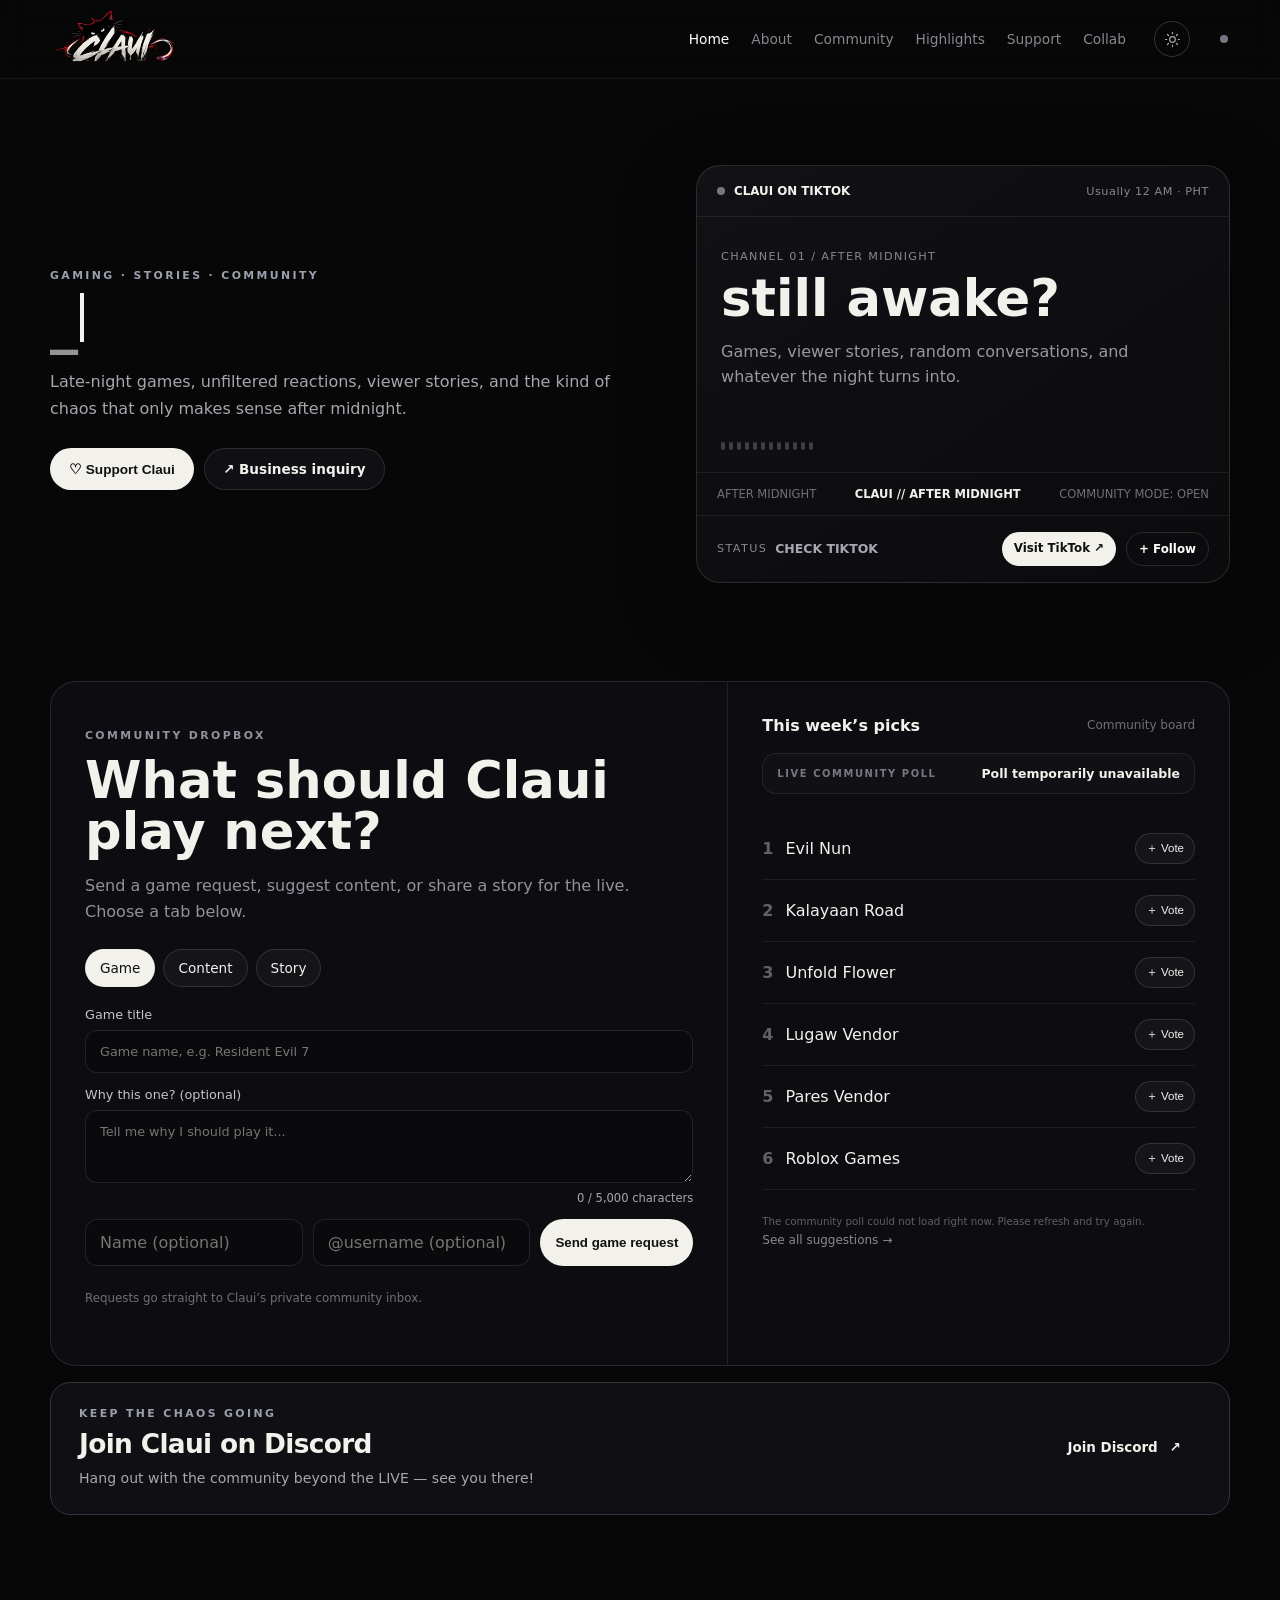
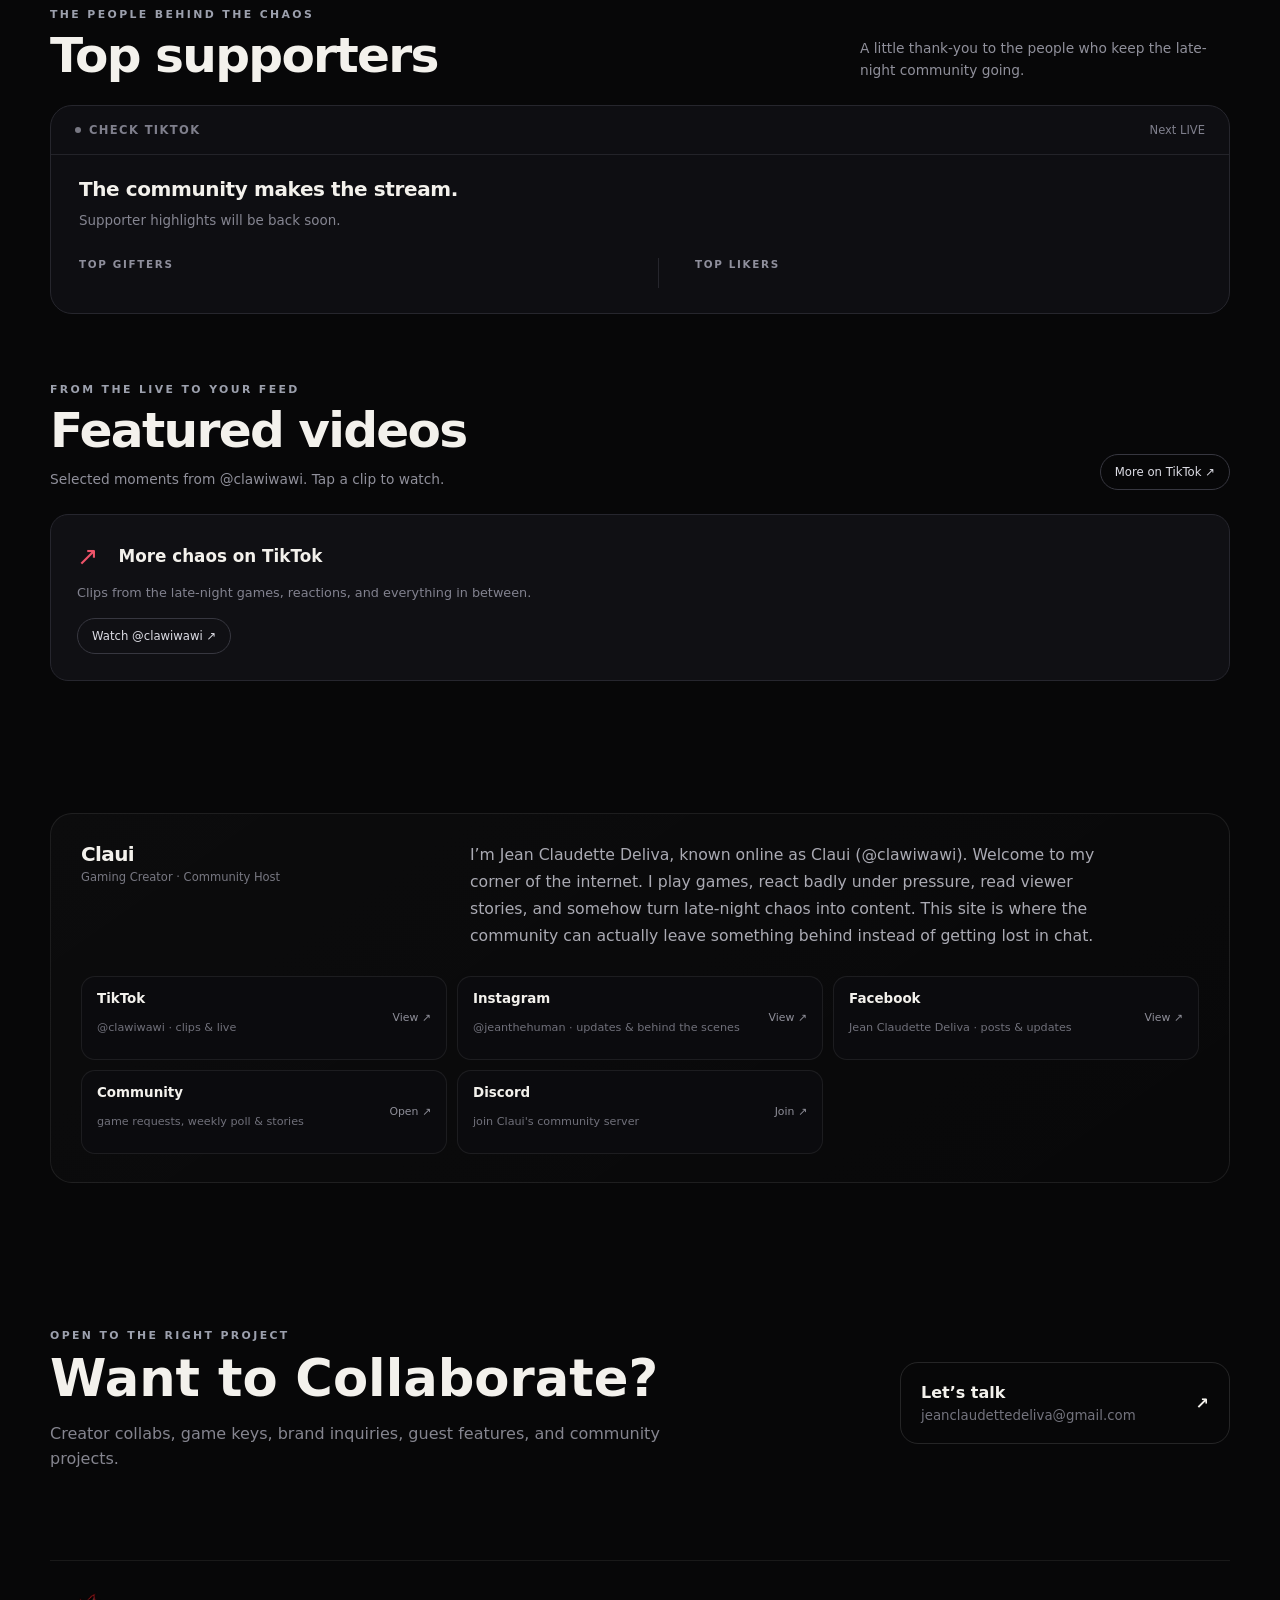
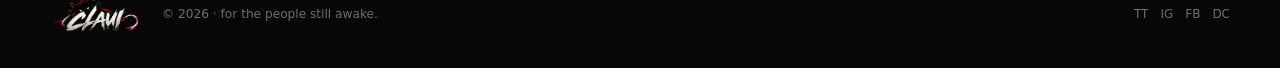
==== commit 5ccb0561: "Simplify theme picker to a compact sun and moon button" ====
--- a/index.html
+++ b/index.html
@@ -5,7 +5,7 @@
 <meta charset="utf-8"/>
 <meta content="width=device-width, initial-scale=1" name="viewport"/>
 <meta content="#070708" name="theme-color"/>
-<script src="theme.js?v=20261029-theme1"></script>
+<script src="theme.js?v=20261106-toggle1"></script>
 <title>Claui Community | Jean Claudette Deliva</title>
 <meta content="Meet Jean Claudette Deliva, known as Claui (@clawiwawi). Join Claui Community for horror gaming, viewer stories, game requests, and live polls." name="description"/>
 <link rel="canonical" href="https://claui-community.pages.dev/"/>
@@ -33,14 +33,14 @@
 <link href="discord-community.css?v=20261104-1" rel="stylesheet"/>
 <link href="live-status.css?v=20261026-auto1" rel="stylesheet"/>
 <link href="community-highlights.css?v=20261026-4" rel="stylesheet"/>
-<link href="theme.css?v=20261029-logo2" rel="stylesheet"/>
+<link href="theme.css?v=20261106-toggle1" rel="stylesheet"/>
 <script defer="true" src="script.js?v=20261029-stories2"></script>
 <script defer src="mobile-about.js?v=20261104-1"></script>
 <script defer="true" src="live-status.js?v=20261026-auto1"></script>
 <script defer src="community-highlights.js?v=20261026-4"></script>
 </head>
 <body>
-<header class="topbar"><div class="shell nav-wrap"><a aria-label="Claui Community home" class="brand" href="#home"><img class="logo-dark" alt="Claui" src="assets/claui-logo.svg"/><img class="logo-light" alt="Claui" src="assets/claui-logo-light.svg"/></a><nav aria-label="Primary navigation" class="nav"><a class="active" href="#home">Home</a><a href="#about">About</a><a href="#community">Community</a><a href="#highlights">Highlights</a><a href="#" onclick="event.preventDefault();document.getElementById('supportDesktopModal').classList.add('is-open');document.body.style.overflow='hidden'">Support</a><a href="#collab">Collab</a></nav><div class="theme-picker" role="group" aria-label="Color theme"><button type="button" data-theme-option="dark" aria-label="Dark mode" aria-pressed="true"><svg viewBox="0 0 24 24" fill="none" stroke="currentColor" stroke-width="1.7" stroke-linecap="round" stroke-linejoin="round" aria-hidden="true" focusable="false"><path d="M20.5 13.3A8.5 8.5 0 0 1 10.7 3.5a8.5 8.5 0 1 0 9.8 9.8Z"/></svg><span>Dark</span></button><button type="button" data-theme-option="light" aria-label="Light mode" aria-pressed="false"><svg viewBox="0 0 24 24" fill="none" stroke="currentColor" stroke-width="1.7" stroke-linecap="round" aria-hidden="true" focusable="false"><circle cx="12" cy="12" r="4"/><path d="M12 2v2m0 16v2M2 12h2m16 0h2M4.93 4.93l1.42 1.42m11.3 11.3 1.42 1.42M4.93 19.07l1.42-1.42m11.3-11.3 1.42-1.42"/></svg><span>Light</span></button></div><a aria-label="Visit Claui on TikTok" class="nav-dot" data-live-profile href="https://www.tiktok.com/@clawiwawi" rel="noreferrer" target="_blank"><span></span></a></div></header>
+<header class="topbar"><div class="shell nav-wrap"><a aria-label="Claui Community home" class="brand" href="#home"><img class="logo-dark" alt="Claui" src="assets/claui-logo.svg"/><img class="logo-light" alt="Claui" src="assets/claui-logo-light.svg"/></a><nav aria-label="Primary navigation" class="nav"><a class="active" href="#home">Home</a><a href="#about">About</a><a href="#community">Community</a><a href="#highlights">Highlights</a><a href="#" onclick="event.preventDefault();document.getElementById('supportDesktopModal').classList.add('is-open');document.body.style.overflow='hidden'">Support</a><a href="#collab">Collab</a></nav><button class="theme-toggle" type="button" data-theme-toggle aria-label="Switch to light mode" title="Switch to light mode"><svg class="theme-sun" viewBox="0 0 24 24" fill="none" stroke="currentColor" stroke-width="1.7" stroke-linecap="round" aria-hidden="true" focusable="false"><circle cx="12" cy="12" r="4"/><path d="M12 2v2m0 16v2M2 12h2m16 0h2M4.93 4.93l1.42 1.42m11.3 11.3 1.42 1.42M4.93 19.07l1.42-1.42m11.3-11.3 1.42-1.42"/></svg><svg class="theme-moon" viewBox="0 0 24 24" fill="none" stroke="currentColor" stroke-width="1.7" stroke-linecap="round" stroke-linejoin="round" aria-hidden="true" focusable="false"><path d="M20.5 13.3A8.5 8.5 0 0 1 10.7 3.5a8.5 8.5 0 1 0 9.8 9.8Z"/></svg></button><a aria-label="Visit Claui on TikTok" class="nav-dot" data-live-profile href="https://www.tiktok.com/@clawiwawi" rel="noreferrer" target="_blank"><span></span></a></div></header>
 <main>
 <section class="hero shell" id="home"><div class="hero-copy"><p class="eyebrow">GAMING · STORIES · COMMUNITY</p><div aria-label="_@clawiwawi" class="type-line"><span aria-hidden="true" class="type-prefix">_</span><span aria-hidden="true" id="typed-word">@clawiwawi</span><i aria-hidden="true" class="cursor"></i></div><p class="hero-text">Late-night games, unfiltered reactions, viewer stories, and the kind of chaos that only makes sense after midnight.</p><div class="hero-actions"><button class="btn light support-popup-trigger" onclick="document.getElementById('supportDesktopModal').classList.add('is-open');document.body.style.overflow='hidden'" type="button">♡ Support Claui</button><a class="btn dark" href="#collab">↗ Business inquiry</a></div></div><aside aria-label="Claui broadcast status" class="live-card broadcast-card"><div class="broadcast-head"><div class="broadcast-kicker"><span class="broadcast-dot"></span><b data-live-kicker>CLAUI ON TIKTOK</b></div><span class="broadcast-time" data-live-time>Usually 12 AM · PHT</span></div><div class="broadcast-stage"><div class="broadcast-copy"><span class="broadcast-channel">CHANNEL 01 / AFTER MIDNIGHT</span><h2>still awake?</h2><p>Games, viewer stories, random conversations, and whatever the night turns into.</p></div><div aria-hidden="true" class="waveform"><i></i><i></i><i></i><i></i><i></i><i></i><i></i><i></i><i></i><i></i><i></i><i></i></div></div><div aria-hidden="true" class="broadcast-ticker"><span data-live-ticker>AFTER MIDNIGHT</span><b>CLAUI // AFTER MIDNIGHT</b><span>COMMUNITY MODE: OPEN</span></div><div class="broadcast-foot"><div class="broadcast-meta"><span>STATUS</span><strong data-live-status role="status">CHECK TIKTOK</strong></div><div class="live-actions"><a class="watch" data-live-watch href="https://www.tiktok.com/@clawiwawi" rel="noreferrer" target="_blank">Visit TikTok ↗</a><a class="follow" href="https://www.tiktok.com/@clawiwawi" rel="noreferrer" target="_blank">+ Follow</a></div></div></aside></section>
 <section class="community shell" id="community"><div class="community-panel">
--- a/theme.css
+++ b/theme.css
@@ -6,43 +6,32 @@
   --theme-text: #f3f1ec;
   --theme-muted: #a6a6b0;
   --theme-border: #34343d;
-  --theme-selected: #f3f1ec;
-  --theme-selected-text: #101014;
 }
 
-.theme-picker {
+.theme-toggle {
+  position: relative;
   display: inline-flex;
   flex: 0 0 auto;
   align-items: center;
-  gap: 2px;
-  padding: 3px;
+  justify-content: center;
+  width: 36px;
+  height: 36px;
+  padding: 0;
   border: 1px solid var(--theme-border);
-  border-radius: 999px;
-  background: var(--theme-surface);
-}
-.theme-picker button {
-  display: inline-flex;
-  align-items: center;
-  justify-content: center;
-  gap: 6px;
-  min-height: 32px;
-  padding: 6px 10px;
-  border: 0;
-  border-radius: 999px;
+  border-radius: 50%;
   background: transparent;
   color: var(--theme-muted);
-  font: inherit;
-  font-size: .7rem;
-  font-weight: 650;
   cursor: pointer;
+  touch-action: manipulation;
 }
-.theme-picker button[aria-pressed="true"] {
-  background: var(--theme-selected);
-  color: var(--theme-selected-text);
-}
-.theme-picker button:hover:not([aria-pressed="true"]) { background: var(--theme-soft); color: var(--theme-text); }
-.theme-picker button:focus-visible { outline: 2px solid #ef5367; outline-offset: 3px; }
-.theme-picker svg { width: 14px; height: 14px; flex: 0 0 14px; }
+/* Keep the visible control small with a 44px touch target. */
+.theme-toggle::before { content: ""; position: absolute; inset: -4px; border-radius: inherit; }
+.theme-toggle:hover { background: var(--theme-soft); color: var(--theme-text); }
+.theme-toggle:focus-visible { outline: 2px solid #ef5367; outline-offset: 3px; }
+.theme-toggle svg { width: 17px; height: 17px; pointer-events: none; }
+.theme-toggle .theme-moon { display: none; }
+html[data-theme="light"] .theme-toggle .theme-sun { display: none; }
+html[data-theme="light"] .theme-toggle .theme-moon { display: block; }
 .brand .logo-light,
 .footer-logo .logo-light { display: none; }
 
@@ -54,8 +43,6 @@
   --theme-text: #211f24;
   --theme-muted: #625d67;
   --theme-border: #d9d4cd;
-  --theme-selected: #211f24;
-  --theme-selected-text: #fff;
 }
 html[data-theme="light"] body { background: var(--theme-page); color: var(--theme-text); }
 html[data-theme="light"] ::selection { background: #f4cbd2; color: #211f24; }
@@ -170,9 +157,5 @@
 
 @media (max-width: 640px) {
   .nav-wrap { gap: 14px; }
-  .theme-picker { margin-left: auto; }
+  .theme-toggle { margin-left: auto; }
 }
-@media (max-width: 380px) {
-  .theme-picker button { padding-inline: 9px; }
-  .theme-picker button span { display: none; }
-}
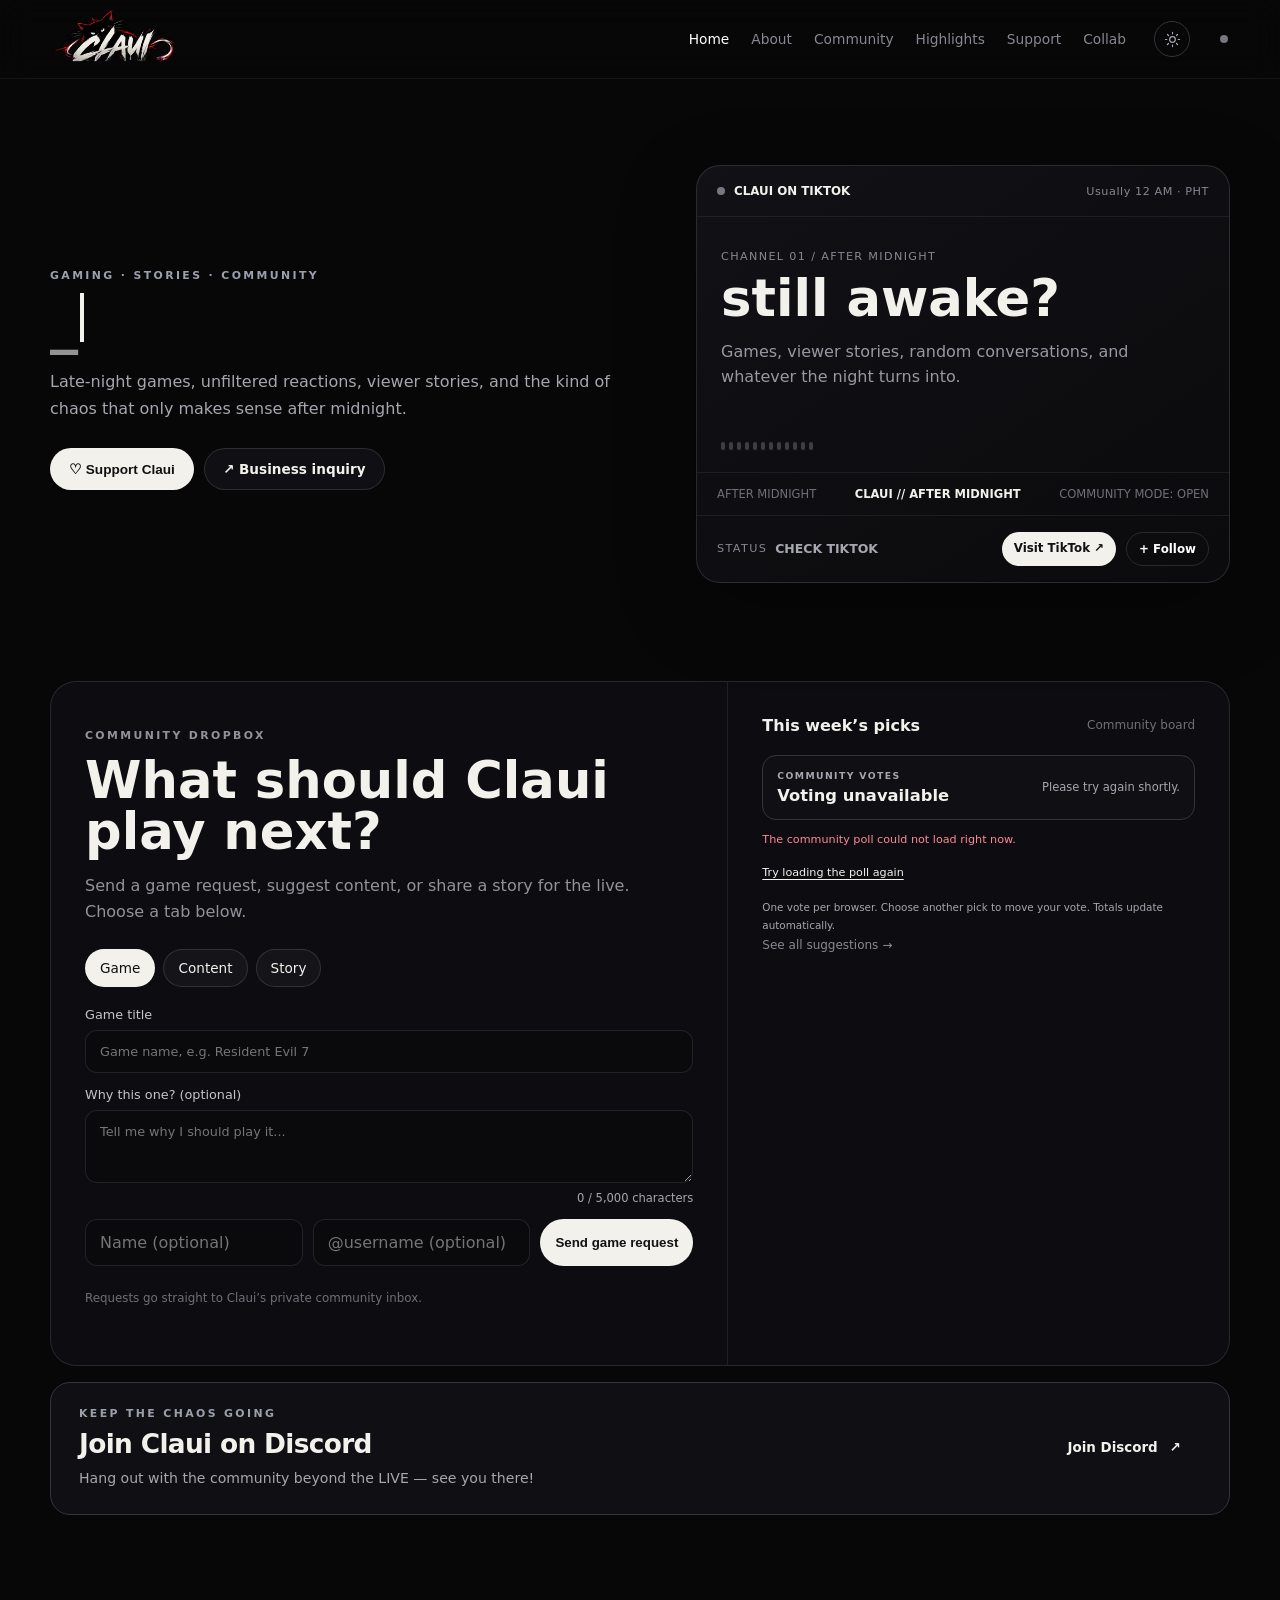
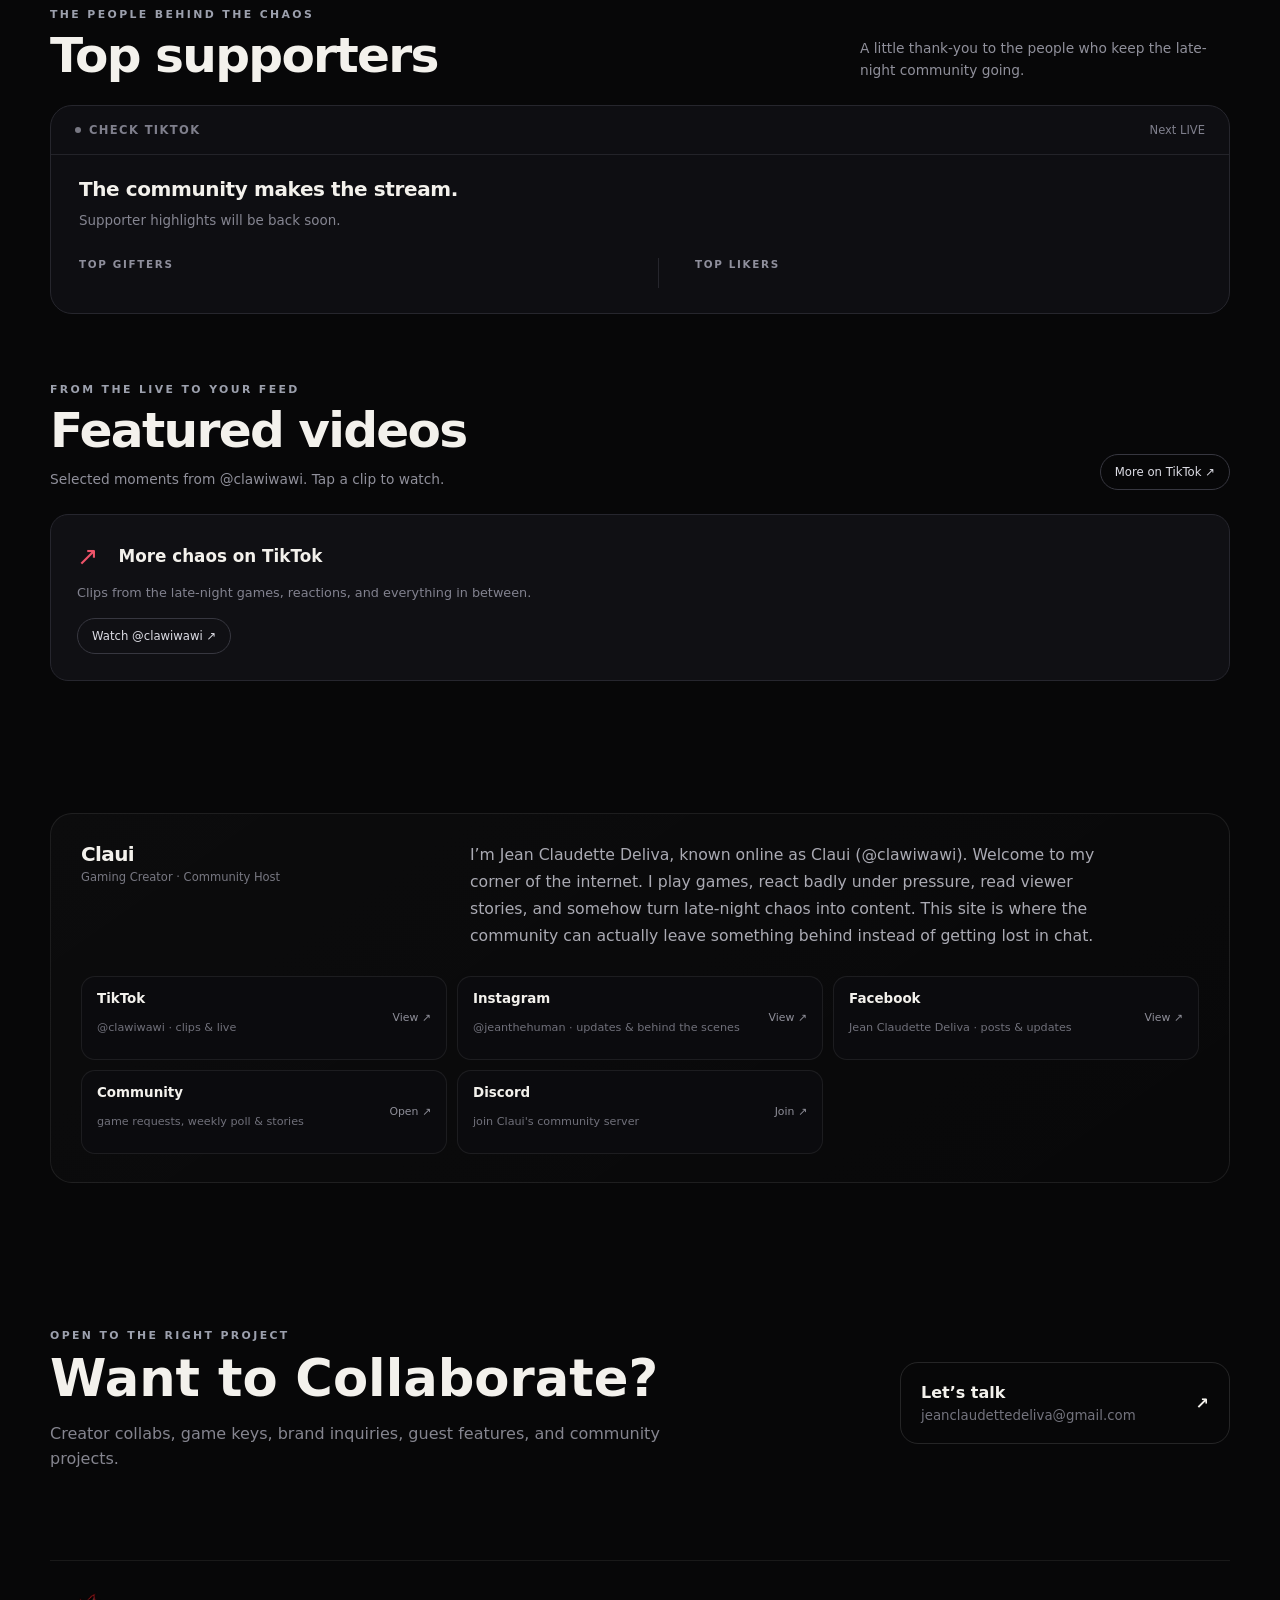
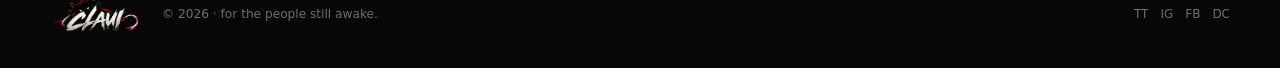
==== commit 0a509d94: "Show vote totals on every screen and animate saved votes" ====
--- a/index.html
+++ b/index.html
@@ -34,7 +34,7 @@
 <link href="live-status.css?v=20261026-auto1" rel="stylesheet"/>
 <link href="community-highlights.css?v=20261026-4" rel="stylesheet"/>
 <link href="theme.css?v=20261106-toggle1" rel="stylesheet"/>
-<script defer="true" src="script.js?v=20261029-stories2"></script>
+<script defer="true" src="script.js?v=20261106-voting1"></script>
 <script defer src="mobile-about.js?v=20261104-1"></script>
 <script defer="true" src="live-status.js?v=20261026-auto1"></script>
 <script defer src="community-highlights.js?v=20261026-4"></script>
@@ -62,7 +62,7 @@
         <div aria-live="polite" class="success" id="success" role="status"></div>
       </form>
     </div>
-  </div><div class="pick-side"><div class="pick-head"><strong>This week’s picks</strong><span>Community board</span></div><ol id="pick-list"><li><span><b>1</b> Evil Nun</span><button class="vote" type="button">＋ Vote</button></li><li><span><b>2</b> Kalayaan Road</span><button class="vote" type="button">＋ Vote</button></li><li><span><b>3</b> Unfold Flower</span><button class="vote" type="button">＋ Vote</button></li><li><span><b>4</b> Lugaw Vendor</span><button class="vote" type="button">＋ Vote</button></li><li><span><b>5</b> Pares Vendor</span><button class="vote" type="button">＋ Vote</button></li><li><span><b>6</b> Roblox Games</span><button class="vote" type="button">＋ Vote</button></li></ol><a class="see-all" href="#community">See all suggestions →</a></div></div>
+  </div><div class="pick-side"><div class="pick-head"><strong id="poll-title">This week’s picks</strong><span>Community board</span></div><ol class="poll-list" id="pick-list" aria-label="Community voting results" aria-busy="true"><li class="poll-loading">Loading community picks…</li></ol><a class="see-all" href="#community">See all suggestions →</a></div></div>
   <aside class="discord-invite" aria-labelledby="discord-title"><div class="discord-invite-copy"><p class="mini-label">KEEP THE CHAOS GOING</p><h3 id="discord-title">Join Claui on Discord</h3><p>Hang out with the community beyond the LIVE — see you there!</p></div><a class="discord-invite-link" href="https://discord.gg/yFePFREzP" target="_blank" rel="noopener noreferrer" aria-label="Join Claui's Discord community (opens in a new tab)">Join Discord <span aria-hidden="true">↗</span></a></aside>
 </section>
 <section class="community-highlights shell" id="highlights">
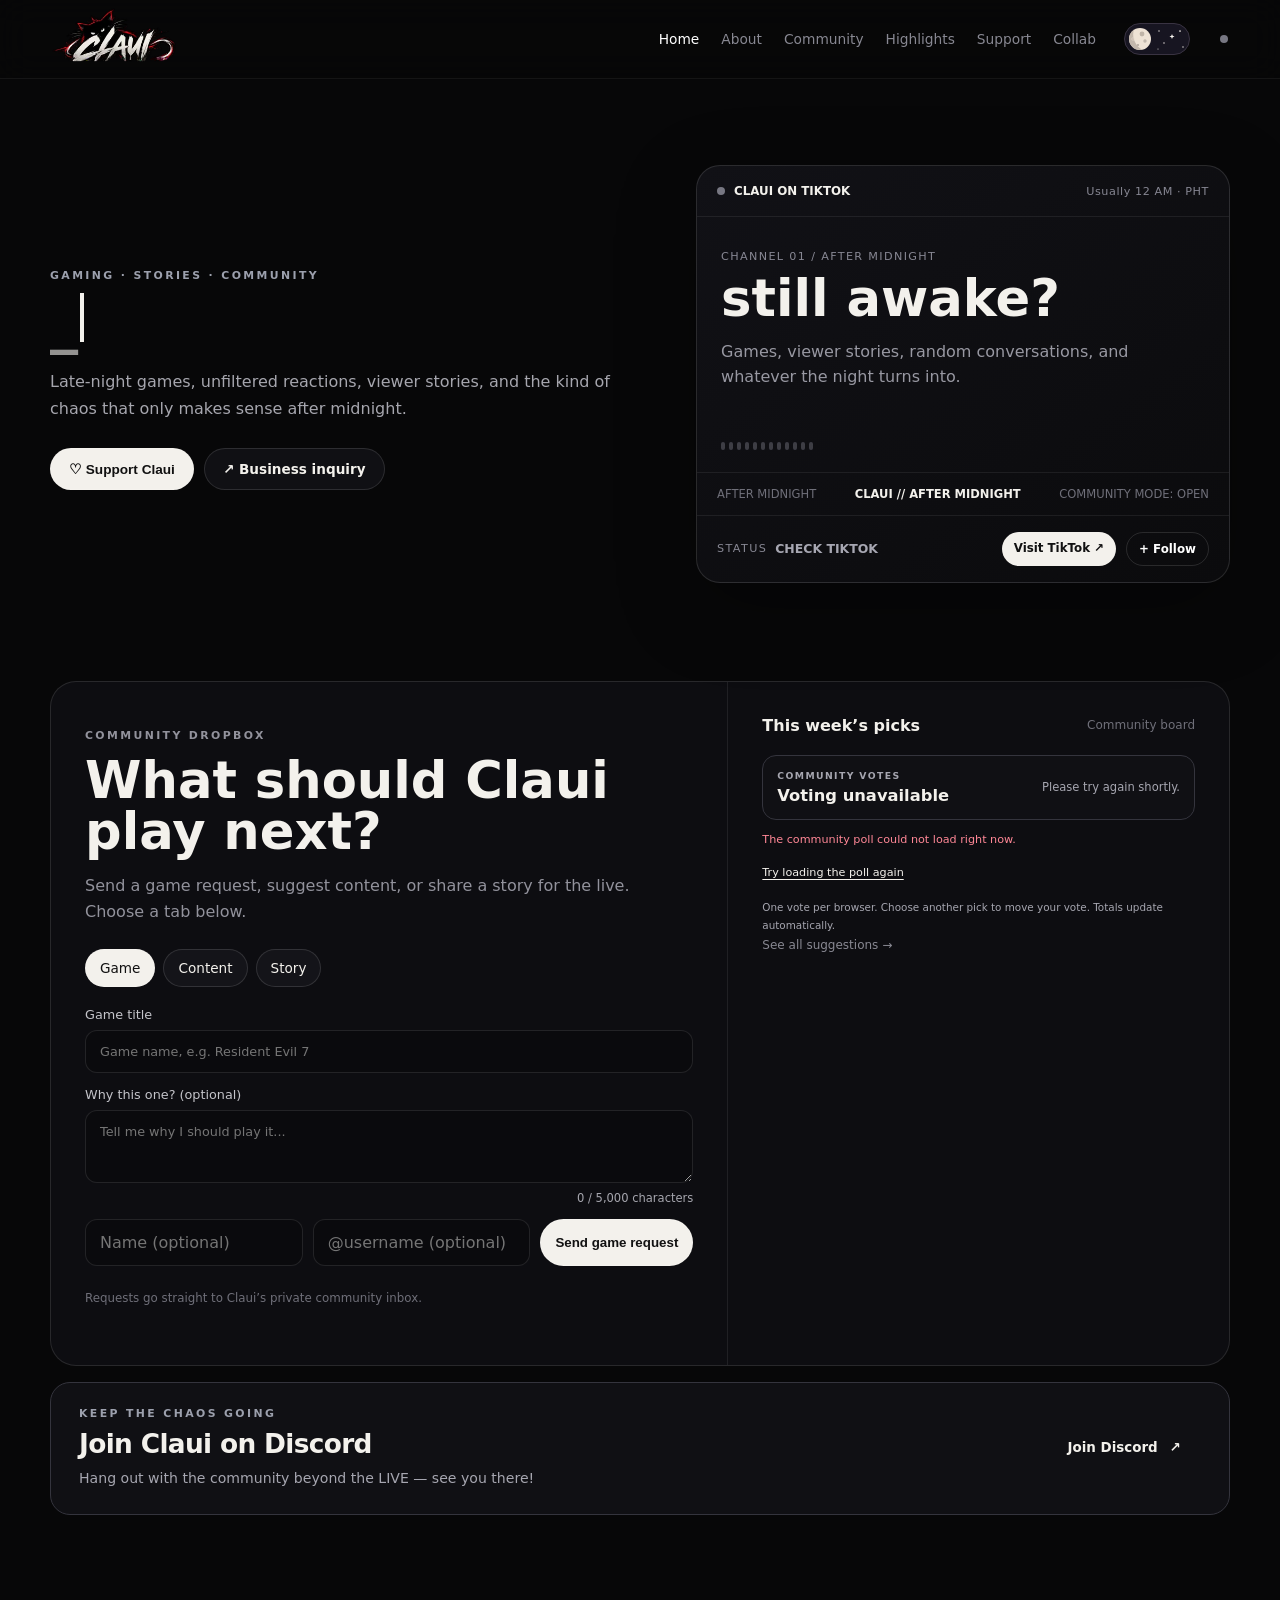
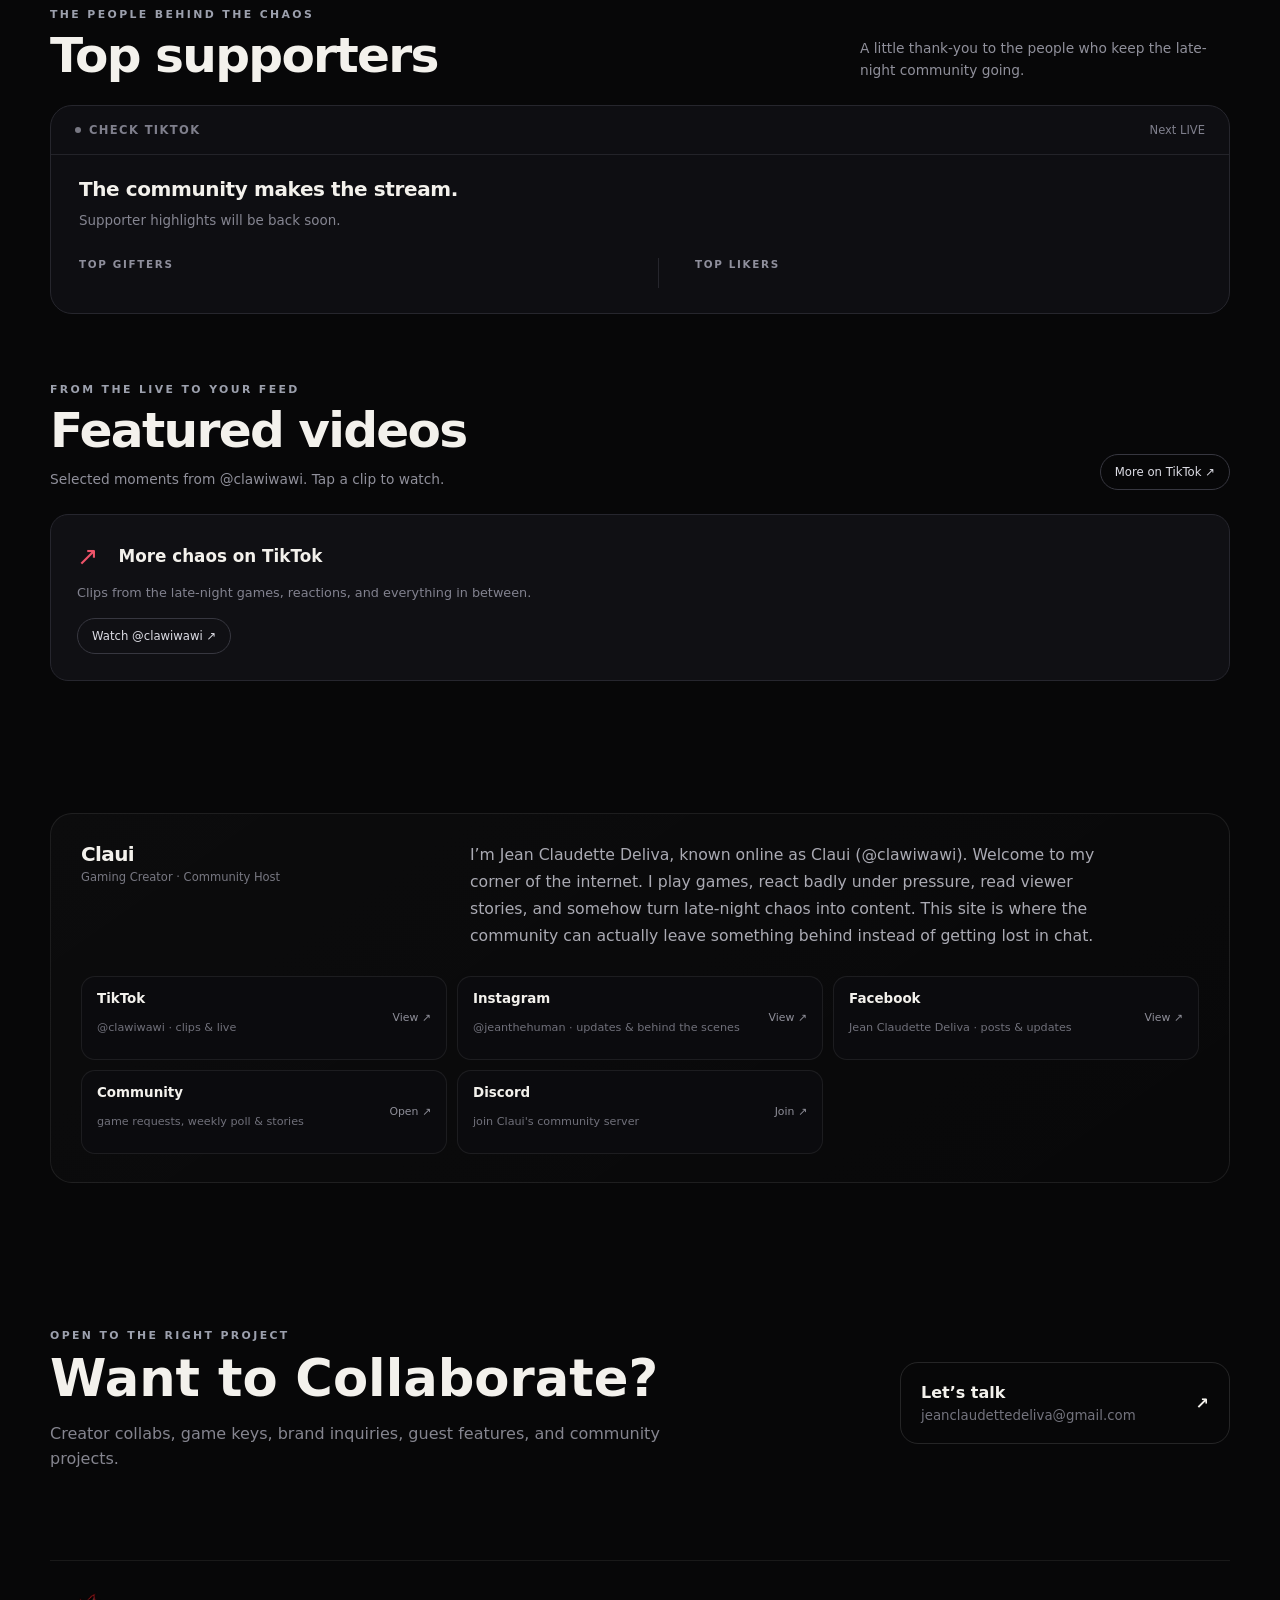
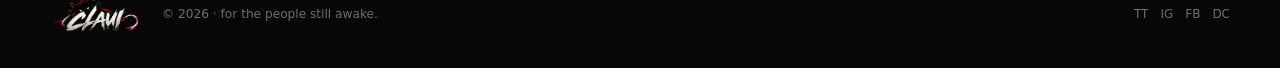
==== commit 4a549755: "Add a compact animated day and night theme switch" ====
--- a/index.html
+++ b/index.html
@@ -33,14 +33,14 @@
 <link href="discord-community.css?v=20261104-1" rel="stylesheet"/>
 <link href="live-status.css?v=20261026-auto1" rel="stylesheet"/>
 <link href="community-highlights.css?v=20261026-4" rel="stylesheet"/>
-<link href="theme.css?v=20261106-toggle1" rel="stylesheet"/>
-<script defer="true" src="script.js?v=20261106-voting1"></script>
+<link href="theme.css?v=20261106-daynight1" rel="stylesheet"/>
+<script defer="true" src="script.js?v=20261106-send-effects1"></script>
 <script defer src="mobile-about.js?v=20261104-1"></script>
 <script defer="true" src="live-status.js?v=20261026-auto1"></script>
 <script defer src="community-highlights.js?v=20261026-4"></script>
 </head>
 <body>
-<header class="topbar"><div class="shell nav-wrap"><a aria-label="Claui Community home" class="brand" href="#home"><img class="logo-dark" alt="Claui" src="assets/claui-logo.svg"/><img class="logo-light" alt="Claui" src="assets/claui-logo-light.svg"/></a><nav aria-label="Primary navigation" class="nav"><a class="active" href="#home">Home</a><a href="#about">About</a><a href="#community">Community</a><a href="#highlights">Highlights</a><a href="#" onclick="event.preventDefault();document.getElementById('supportDesktopModal').classList.add('is-open');document.body.style.overflow='hidden'">Support</a><a href="#collab">Collab</a></nav><button class="theme-toggle" type="button" data-theme-toggle aria-label="Switch to light mode" title="Switch to light mode"><svg class="theme-sun" viewBox="0 0 24 24" fill="none" stroke="currentColor" stroke-width="1.7" stroke-linecap="round" aria-hidden="true" focusable="false"><circle cx="12" cy="12" r="4"/><path d="M12 2v2m0 16v2M2 12h2m16 0h2M4.93 4.93l1.42 1.42m11.3 11.3 1.42 1.42M4.93 19.07l1.42-1.42m11.3-11.3 1.42-1.42"/></svg><svg class="theme-moon" viewBox="0 0 24 24" fill="none" stroke="currentColor" stroke-width="1.7" stroke-linecap="round" stroke-linejoin="round" aria-hidden="true" focusable="false"><path d="M20.5 13.3A8.5 8.5 0 0 1 10.7 3.5a8.5 8.5 0 1 0 9.8 9.8Z"/></svg></button><a aria-label="Visit Claui on TikTok" class="nav-dot" data-live-profile href="https://www.tiktok.com/@clawiwawi" rel="noreferrer" target="_blank"><span></span></a></div></header>
+<header class="topbar"><div class="shell nav-wrap"><a aria-label="Claui Community home" class="brand" href="#home"><img class="logo-dark" alt="Claui" src="assets/claui-logo.svg"/><img class="logo-light" alt="Claui" src="assets/claui-logo-light.svg"/></a><nav aria-label="Primary navigation" class="nav"><a class="active" href="#home">Home</a><a href="#about">About</a><a href="#community">Community</a><a href="#highlights">Highlights</a><a href="#" onclick="event.preventDefault();document.getElementById('supportDesktopModal').classList.add('is-open');document.body.style.overflow='hidden'">Support</a><a href="#collab">Collab</a></nav><button class="theme-toggle" type="button" data-theme-toggle aria-label="Switch to light mode" title="Switch to light mode"><svg class="theme-scene" viewBox="0 0 64 30" fill="none" aria-hidden="true" focusable="false"><defs><clipPath id="theme-moon-clip"><circle cx="15" cy="15" r="11"/></clipPath></defs><g class="theme-stars" fill="#f8f4ee"><circle cx="34" cy="7" r=".65"/><circle cx="39" cy="19" r=".7"/><circle cx="55" cy="7" r=".85"/><circle cx="58" cy="23" r=".65"/><circle cx="33" cy="25" r=".5"/><path d="M47 10l.7 1.7 1.8.8-1.8.7L47 15l-.7-1.8-1.8-.7 1.8-.8Z"/></g><g class="theme-clouds" fill="#fff"><path opacity=".55" d="M2 11a3 3 0 0 1 3-3 4 4 0 0 1 7-1 3 3 0 0 1 4 4Z"/><path d="M1 24a4 4 0 0 1 4-4 5 5 0 0 1 9-3 4 4 0 0 1 7 3 4 4 0 0 1 5 4Z"/></g><g class="theme-thumb"><g class="theme-moon-face"><circle cx="15" cy="15" r="11" fill="#eee3d5"/><path d="M10 3C5 13 11 24 20 27H0V0Z" fill="#c3b8ac" clip-path="url(#theme-moon-clip)"/><circle cx="17" cy="10" r="2.4" fill="#bfb4a7"/><circle cx="20" cy="17" r="1.7" fill="#c2b8ac"/><circle cx="13" cy="21" r="1.1" fill="#b4aa9f"/><circle cx="8" cy="15" r="1.3" stroke="#e5d9cb" stroke-width=".6"/></g><g class="theme-sun-face"><g stroke="#ffdf79" stroke-width="1.3" stroke-linecap="round"><path d="M15 2v2m0 22v2M2 15h2m22 0h2M5.8 5.8l1.5 1.5m15.4 15.4 1.5 1.5M5.8 24.2l1.5-1.5M22.7 7.3l1.5-1.5"/></g><circle cx="15" cy="15" r="8.7" fill="#ffce59"/><circle cx="12.5" cy="12.5" r="4.7" fill="#ffe28d" opacity=".45"/></g></g></svg></button><a aria-label="Visit Claui on TikTok" class="nav-dot" data-live-profile href="https://www.tiktok.com/@clawiwawi" rel="noreferrer" target="_blank"><span></span></a></div></header>
 <main>
 <section class="hero shell" id="home"><div class="hero-copy"><p class="eyebrow">GAMING · STORIES · COMMUNITY</p><div aria-label="_@clawiwawi" class="type-line"><span aria-hidden="true" class="type-prefix">_</span><span aria-hidden="true" id="typed-word">@clawiwawi</span><i aria-hidden="true" class="cursor"></i></div><p class="hero-text">Late-night games, unfiltered reactions, viewer stories, and the kind of chaos that only makes sense after midnight.</p><div class="hero-actions"><button class="btn light support-popup-trigger" onclick="document.getElementById('supportDesktopModal').classList.add('is-open');document.body.style.overflow='hidden'" type="button">♡ Support Claui</button><a class="btn dark" href="#collab">↗ Business inquiry</a></div></div><aside aria-label="Claui broadcast status" class="live-card broadcast-card"><div class="broadcast-head"><div class="broadcast-kicker"><span class="broadcast-dot"></span><b data-live-kicker>CLAUI ON TIKTOK</b></div><span class="broadcast-time" data-live-time>Usually 12 AM · PHT</span></div><div class="broadcast-stage"><div class="broadcast-copy"><span class="broadcast-channel">CHANNEL 01 / AFTER MIDNIGHT</span><h2>still awake?</h2><p>Games, viewer stories, random conversations, and whatever the night turns into.</p></div><div aria-hidden="true" class="waveform"><i></i><i></i><i></i><i></i><i></i><i></i><i></i><i></i><i></i><i></i><i></i><i></i></div></div><div aria-hidden="true" class="broadcast-ticker"><span data-live-ticker>AFTER MIDNIGHT</span><b>CLAUI // AFTER MIDNIGHT</b><span>COMMUNITY MODE: OPEN</span></div><div class="broadcast-foot"><div class="broadcast-meta"><span>STATUS</span><strong data-live-status role="status">CHECK TIKTOK</strong></div><div class="live-actions"><a class="watch" data-live-watch href="https://www.tiktok.com/@clawiwawi" rel="noreferrer" target="_blank">Visit TikTok ↗</a><a class="follow" href="https://www.tiktok.com/@clawiwawi" rel="noreferrer" target="_blank">+ Follow</a></div></div></aside></section>
 <section class="community shell" id="community"><div class="community-panel">
--- a/theme.css
+++ b/theme.css
@@ -14,24 +14,37 @@
   flex: 0 0 auto;
   align-items: center;
   justify-content: center;
-  width: 36px;
-  height: 36px;
+  width: 66px;
+  height: 32px;
   padding: 0;
-  border: 1px solid var(--theme-border);
-  border-radius: 50%;
-  background: transparent;
-  color: var(--theme-muted);
+  border: 1px solid #393342;
+  border-radius: 999px;
+  background: #171521;
   cursor: pointer;
   touch-action: manipulation;
+  transition: background .45s ease, border-color .45s ease, transform .15s ease;
 }
-/* Keep the visible control small with a 44px touch target. */
-.theme-toggle::before { content: ""; position: absolute; inset: -4px; border-radius: inherit; }
-.theme-toggle:hover { background: var(--theme-soft); color: var(--theme-text); }
-.theme-toggle:focus-visible { outline: 2px solid #ef5367; outline-offset: 3px; }
-.theme-toggle svg { width: 17px; height: 17px; pointer-events: none; }
-.theme-toggle .theme-moon { display: none; }
-html[data-theme="light"] .theme-toggle .theme-sun { display: none; }
-html[data-theme="light"] .theme-toggle .theme-moon { display: block; }
+/* A compact illustration with a 44px-high touch target. */
+.theme-toggle::before { content: ""; position: absolute; inset: -7px 0; border-radius: inherit; }
+.theme-toggle:active { transform: scale(.95); }
+.theme-toggle:focus-visible { outline: 2px solid #ef5367; outline-offset: 4px; }
+.theme-toggle .theme-scene { display: block; width: 64px; height: 30px; overflow: hidden; border-radius: inherit; pointer-events: none; }
+.theme-thumb { transform: translateX(0); transition: transform .55s cubic-bezier(.4,0,.2,1); }
+.theme-moon-face, .theme-sun-face { transform-origin: 15px 15px; transition: opacity .3s ease, transform .5s ease; }
+.theme-moon-face { opacity: 1; transform: rotate(0) scale(1); }
+.theme-sun-face { opacity: 0; transform: rotate(-70deg) scale(.55); }
+.theme-stars { opacity: 1; transform: translateY(0); transition: opacity .28s ease, transform .45s ease; }
+.theme-clouds { opacity: 0; transform: translateX(-12px); transition: opacity .4s ease, transform .5s ease; }
+html[data-theme="light"] .theme-toggle { background: #8dcce4; border-color: #72b5d1; }
+html[data-theme="light"] .theme-thumb { transform: translateX(34px); }
+html[data-theme="light"] .theme-moon-face { opacity: 0; transform: rotate(55deg) scale(.6); }
+html[data-theme="light"] .theme-sun-face { opacity: 1; transform: rotate(0) scale(1); }
+html[data-theme="light"] .theme-stars { opacity: 0; transform: translateY(-7px); }
+html[data-theme="light"] .theme-clouds { opacity: .95; transform: translateX(0); }
+@media (prefers-reduced-motion: reduce) {
+  .theme-toggle, .theme-thumb, .theme-moon-face, .theme-sun-face, .theme-stars, .theme-clouds { transition: none; }
+  .theme-toggle:active { transform: none; }
+}
 .brand .logo-light,
 .footer-logo .logo-light { display: none; }
 
